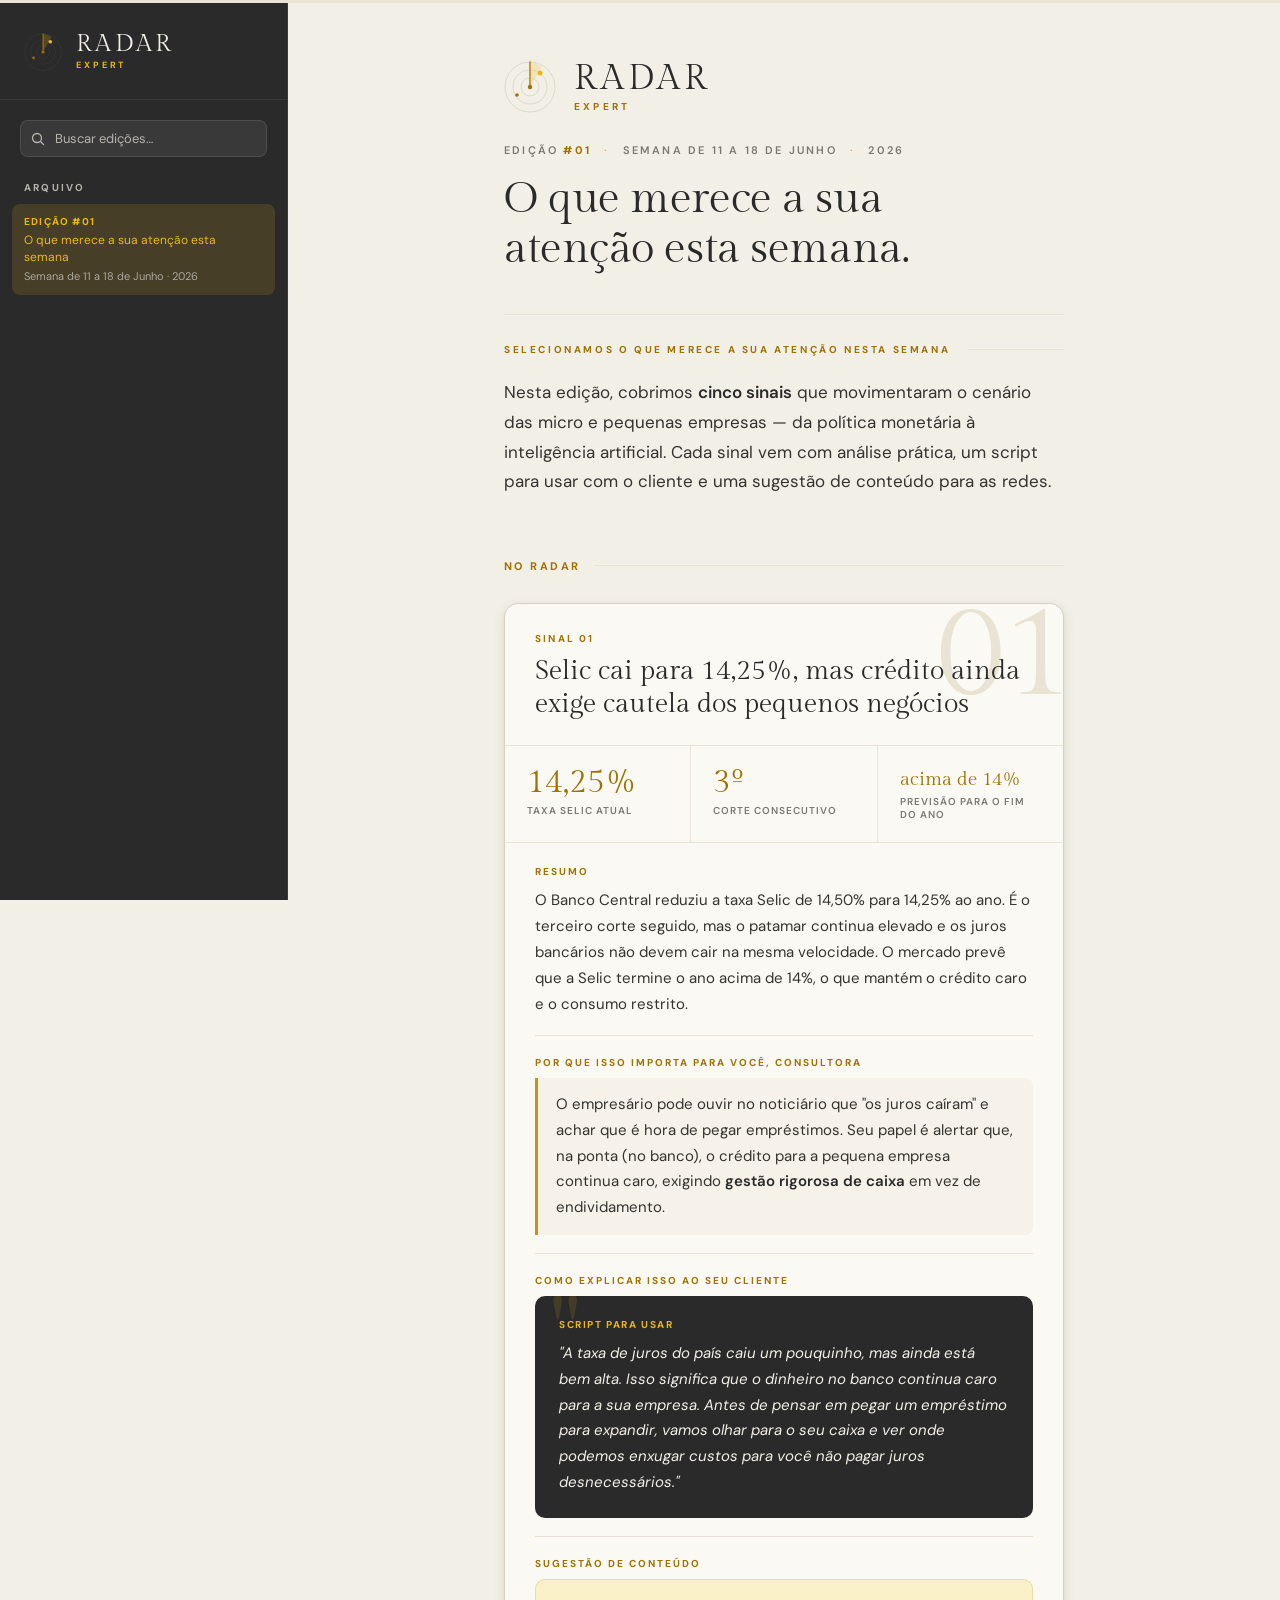
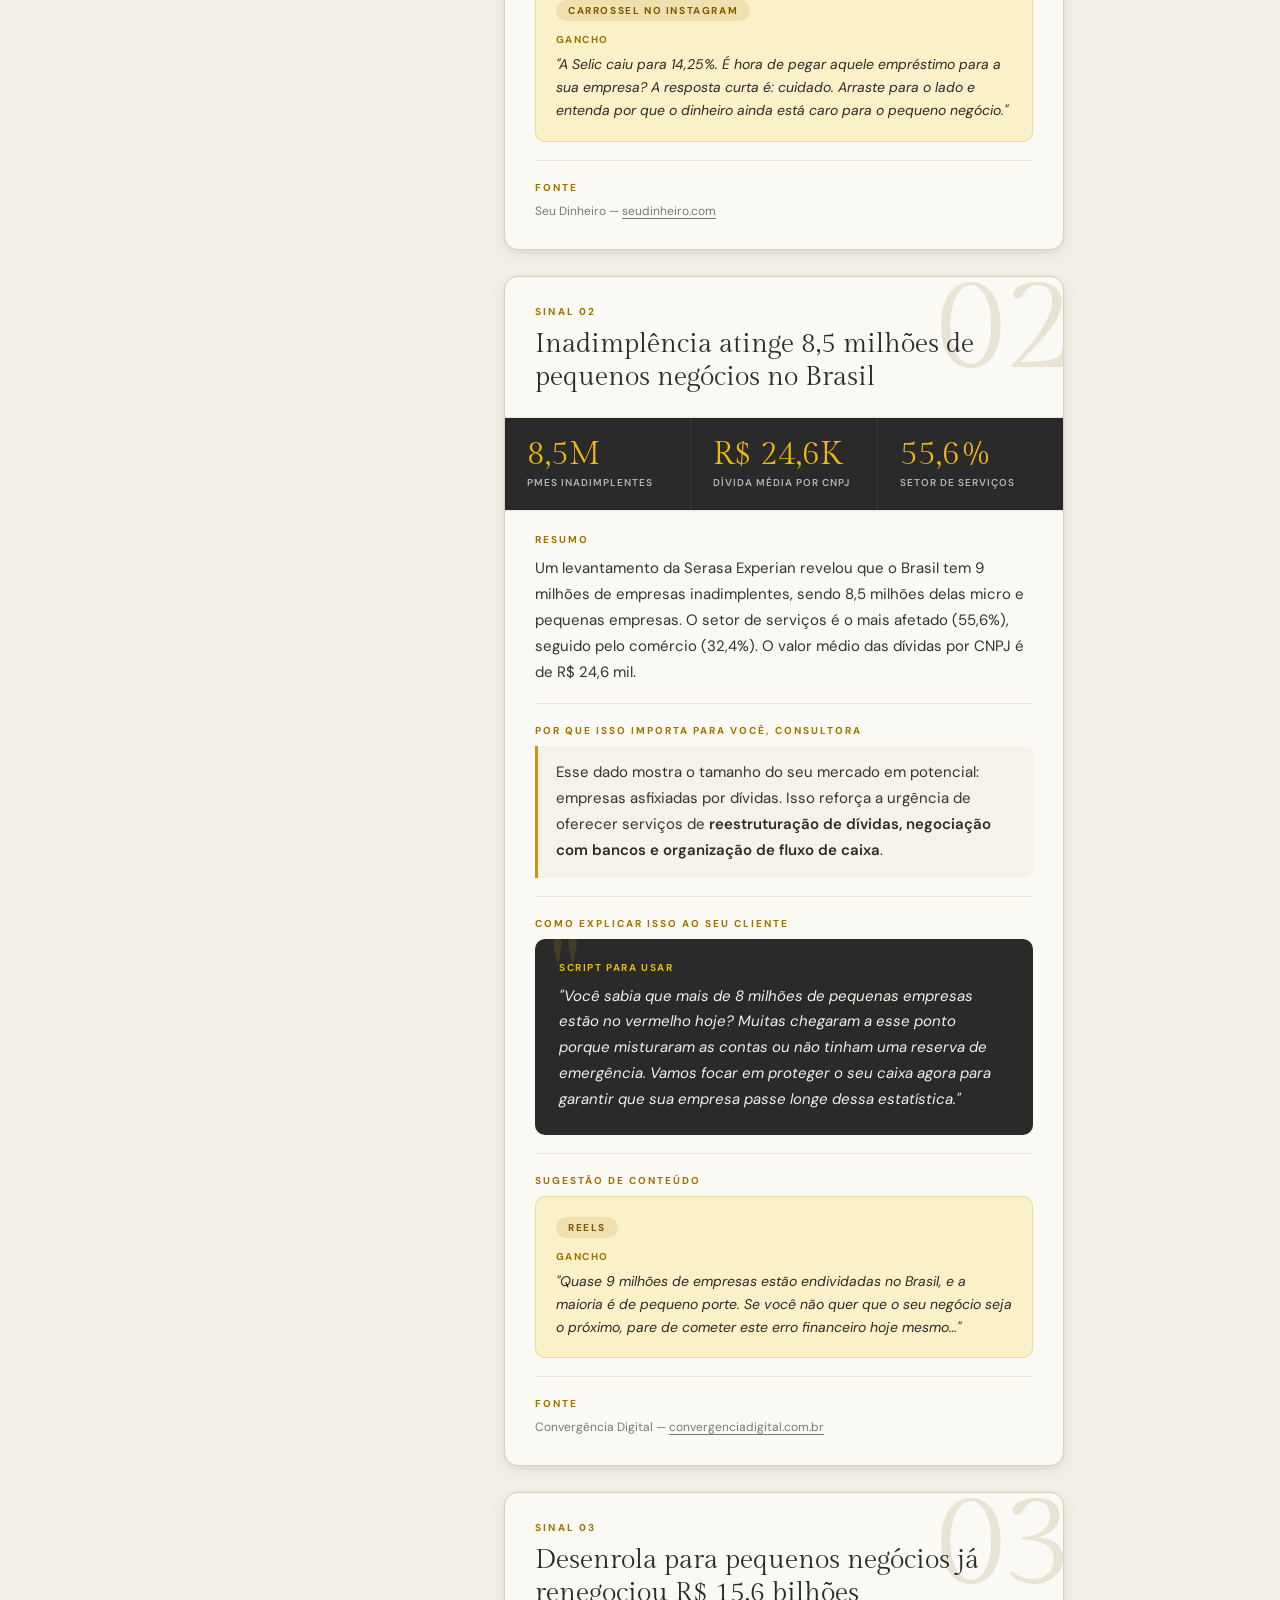
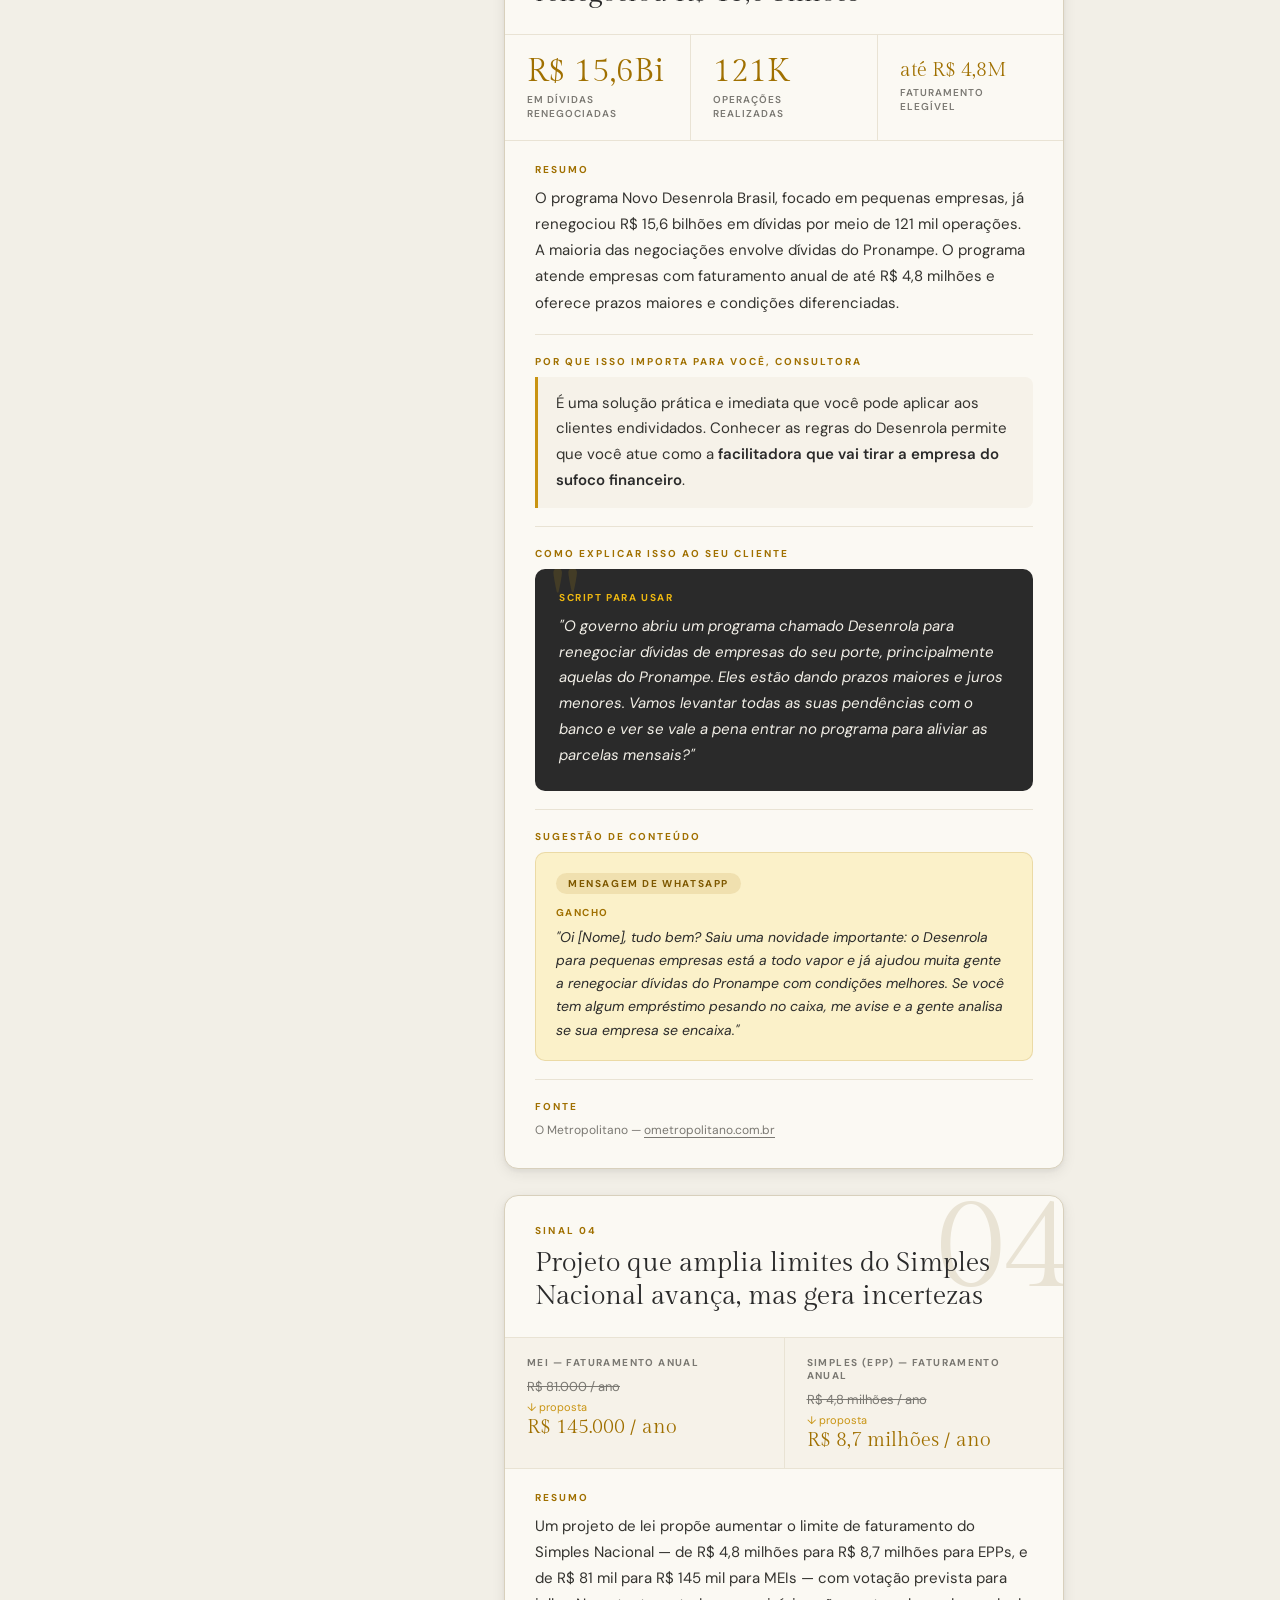
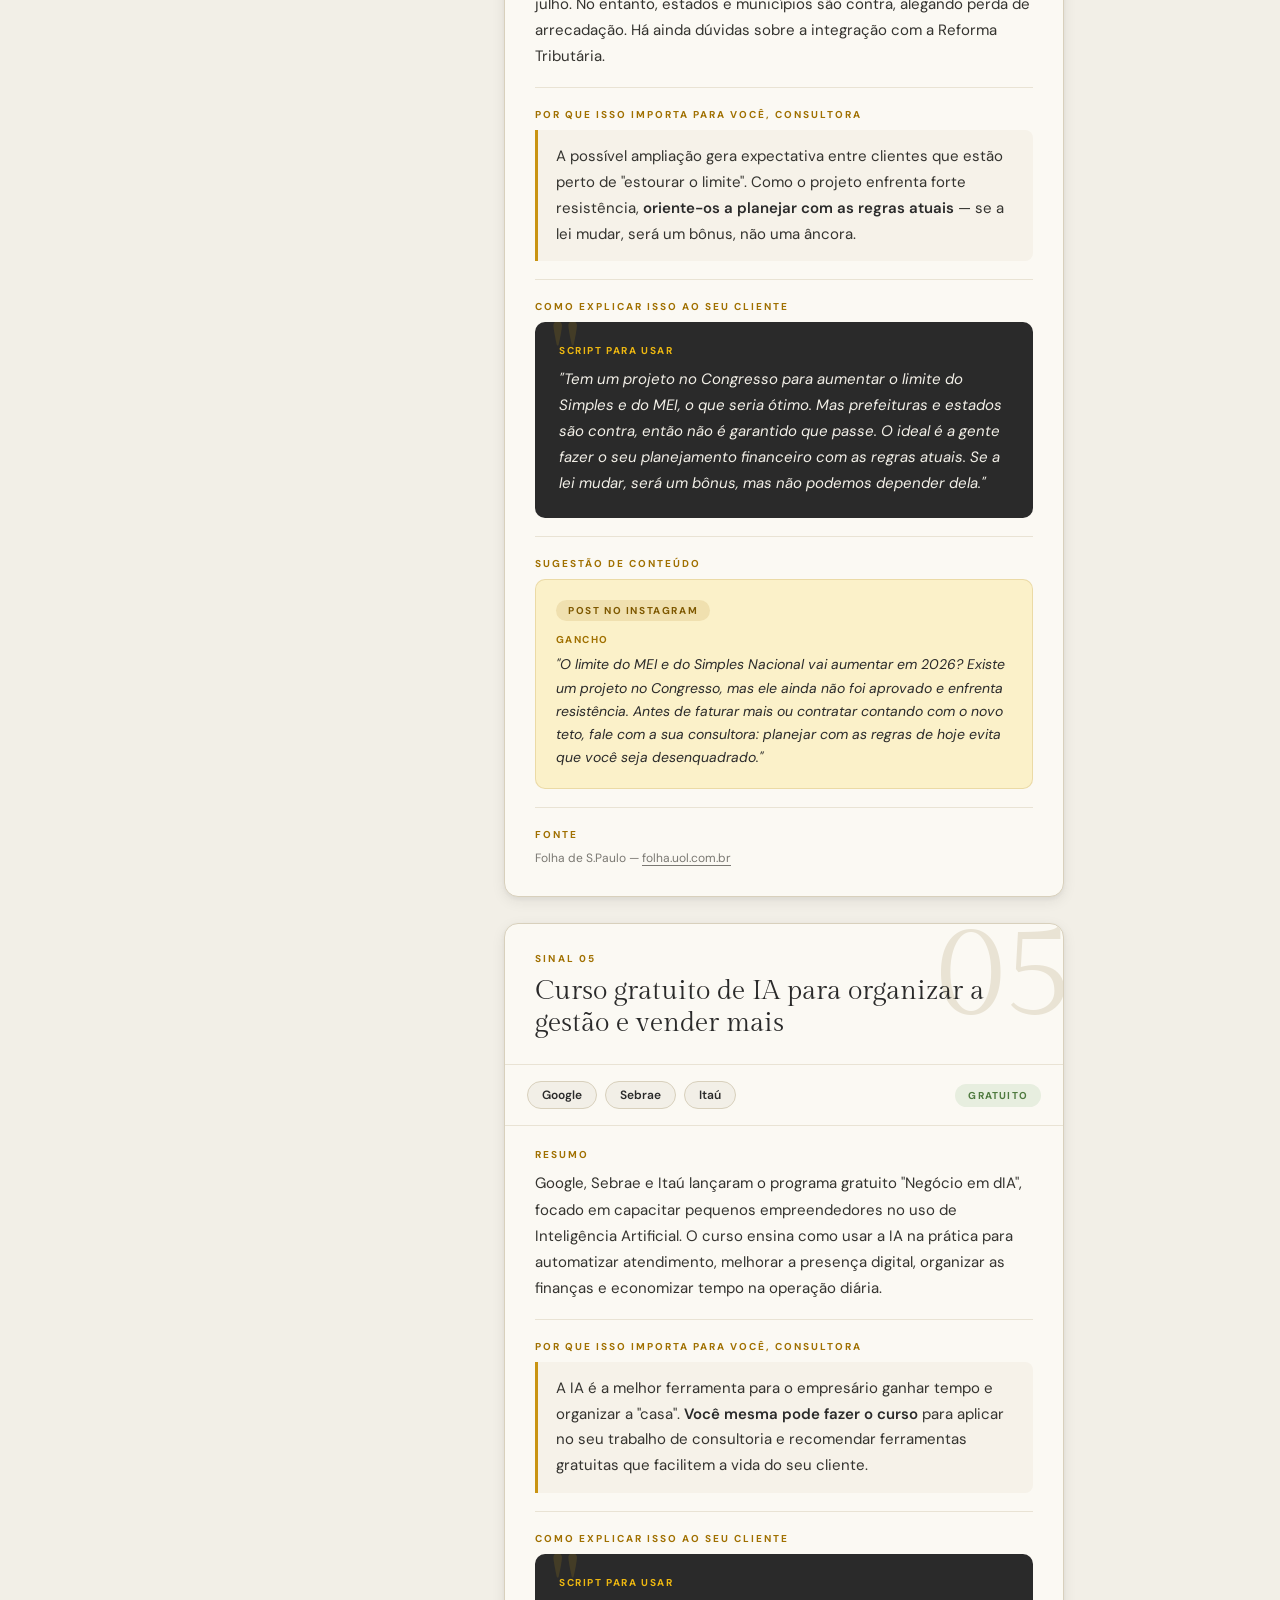
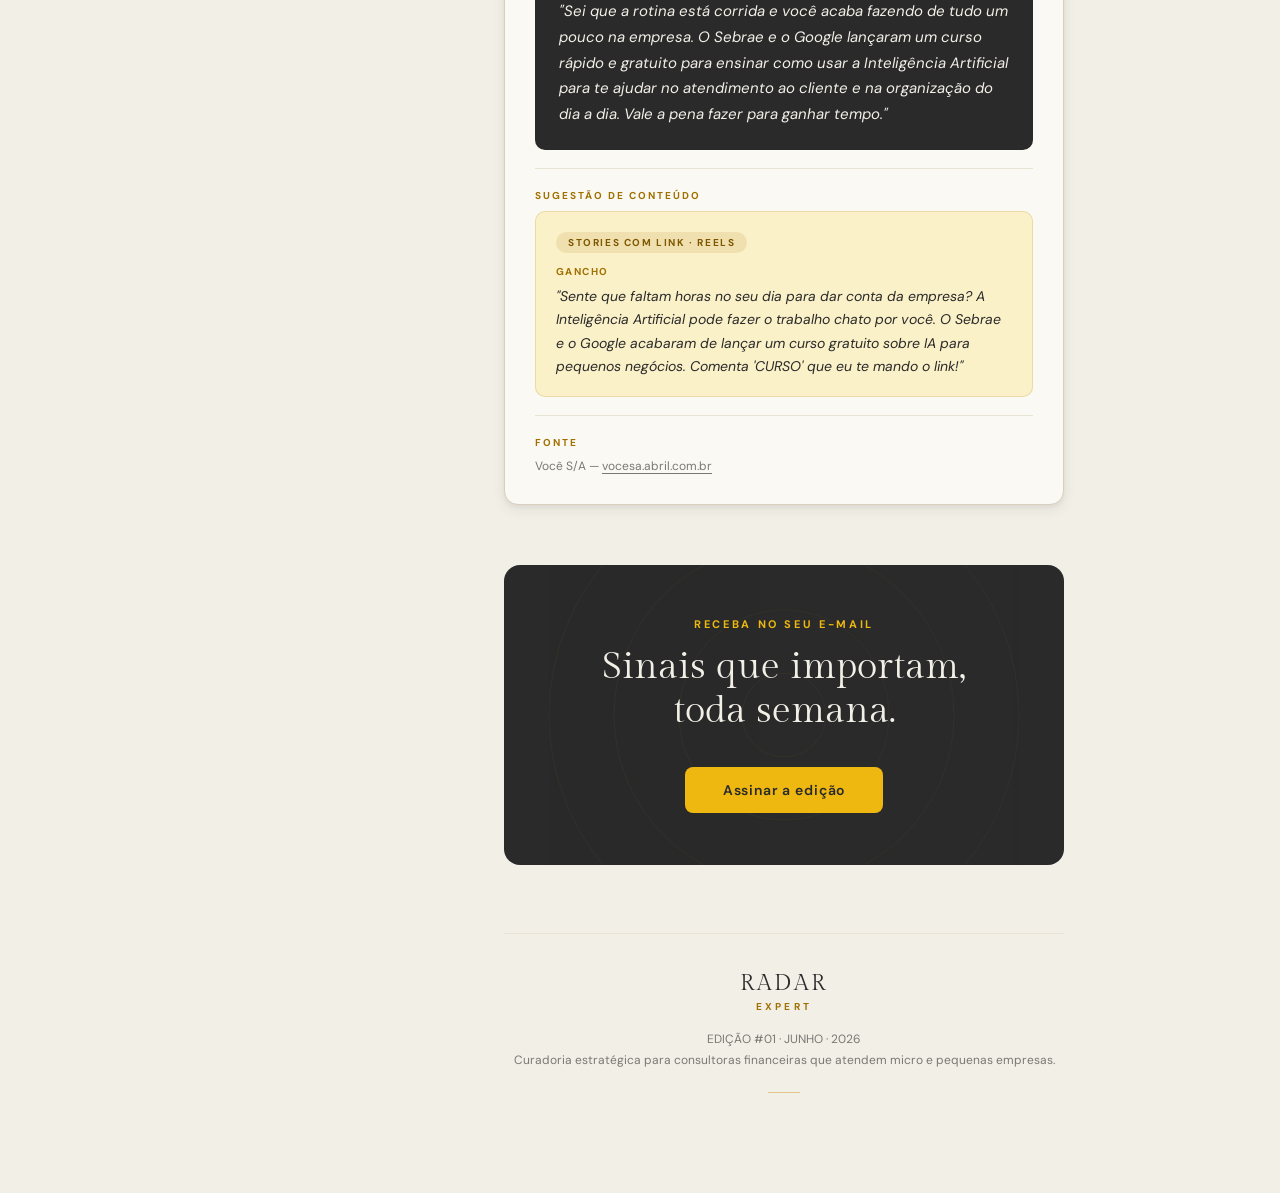
==== index.html @ 2785ade0 "Launch: Radar Expert site — edição #01" ====
<!DOCTYPE html>
<html lang="pt-BR">
<head>
  <meta charset="utf-8">
  <meta name="viewport" content="width=device-width, initial-scale=1">
  <title>Radar Expert — Curadoria semanal para consultoras financeiras</title>
  <meta name="description" content="Curadoria estratégica semanal para consultoras financeiras que atendem micro e pequenas empresas.">

  <link rel="preconnect" href="https://fonts.googleapis.com">
  <link rel="preconnect" href="https://fonts.gstatic.com" crossorigin="anonymous">
  <link href="https://fonts.googleapis.com/css2?family=Gilda+Display&family=DM+Sans:ital,opsz,wght@0,9..40,300;0,9..40,400;0,9..40,500;0,9..40,600;0,9..40,700;1,9..40,400&display=swap" rel="stylesheet">

  <link rel="stylesheet" href="_ds/tokens/fonts.css">
  <link rel="stylesheet" href="_ds/tokens/colors.css">
  <link rel="stylesheet" href="_ds/tokens/typography.css">
  <link rel="stylesheet" href="_ds/tokens/spacing.css">
  <link rel="stylesheet" href="_ds/tokens/effects.css">

  <style>
    /* ── KEYFRAMES ─────────────────────────────────────── */
    @keyframes radarSpin { to { transform: rotate(360deg); } }
    @keyframes blip1 { 0%,100% { opacity:.18; } 50% { opacity:1; } }
    @keyframes blip2 { 0%,100% { opacity:.12; } 60% { opacity:.85; } }
    @keyframes shimmer { from { background-position:-200% center; } to { background-position:200% center; } }
    @keyframes dotPulse { 0%,100% { box-shadow:0 0 0 0 rgba(238,184,17,.7); } 60% { box-shadow:0 0 0 7px rgba(238,184,17,0); } }
    @keyframes sidebarIn { from { opacity:0; transform:translateX(-16px); } to { opacity:1; transform:none; } }

    /* ── REVEAL ────────────────────────────────────────── */
    .js-reveal { opacity:0; transform:translateY(30px); transition:opacity .7s cubic-bezier(.16,1,.3,1), transform .7s cubic-bezier(.16,1,.3,1); }
    .js-reveal.is-visible { opacity:1; transform:none; }
    .js-stagger > * { opacity:0; transform:translateY(14px); transition:opacity .5s cubic-bezier(.16,1,.3,1), transform .5s cubic-bezier(.16,1,.3,1); }
    .js-stagger.is-visible > *:nth-child(1) { opacity:1; transform:none; }
    .js-stagger.is-visible > *:nth-child(2) { opacity:1; transform:none; transition-delay:.07s; }
    .js-stagger.is-visible > *:nth-child(3) { opacity:1; transform:none; transition-delay:.14s; }
    .js-stagger.is-visible > *:nth-child(4) { opacity:1; transform:none; transition-delay:.21s; }

    /* ── RESET ─────────────────────────────────────────── */
    *, *::before, *::after { box-sizing:border-box; }
    body { margin:0; background:var(--surface-page); font-family:var(--font-sans); color:var(--text-body); -webkit-font-smoothing:antialiased; }
    p, h1, h2, h3, h4, blockquote { margin:0; }
    h1, h2, h3, h4 { font-weight:400; }
    a { color:var(--text-gold); text-underline-offset:3px; transition:color .18s ease; }
    a:hover { color:var(--dourado-deep); }
    strong { color:var(--text-strong); font-weight:600; }
    button { font-family:var(--font-sans); cursor:pointer; border:none; background:none; }

    /* ── READING PROGRESS BAR ──────────────────────────── */
    #progress-bar { position:fixed; top:0; left:0; right:0; height:3px; background:var(--border-subtle); z-index:200; }
    #progress-fill {
      height:100%; width:0%;
      background:linear-gradient(90deg, var(--dourado-700), var(--dourado-400), var(--dourado-200));
      background-size:200% 100%;
      animation:shimmer 2.5s linear infinite;
      transition:width .12s linear;
    }

    /* ── LAYOUT SHELL ──────────────────────────────────── */
    .app { display:flex; min-height:100vh; }

    /* ── SIDEBAR ───────────────────────────────────────── */
    .sidebar {
      width:288px; flex:none;
      position:sticky; top:0; height:100vh; overflow-y:auto;
      background:var(--surface-inverse);
      border-right:1px solid rgba(238,184,17,.12);
      display:flex; flex-direction:column;
      padding:32px 0 40px;
      scrollbar-width:thin; scrollbar-color:rgba(238,184,17,.2) transparent;
    }
    .sidebar::-webkit-scrollbar { width:4px; }
    .sidebar::-webkit-scrollbar-thumb { background:rgba(238,184,17,.2); border-radius:4px; }

    .sb-logo { padding:0 24px 28px; border-bottom:1px solid rgba(255,255,255,.07); }
    .sb-logo-row { display:flex; align-items:center; gap:14px; }
    .sb-radar-svg { width:38px; height:38px; flex:none; }
    .sb-wordmark { font-family:var(--font-display); font-size:24px; letter-spacing:.14em; color:var(--text-on-dark); line-height:1; }
    .sb-wordmark-sub { font-size:9px; font-weight:700; letter-spacing:.32em; text-transform:uppercase; color:var(--accent-on-dark); margin-top:3px; }

    /* search */
    .sb-search { padding:20px 20px 0; }
    .sb-search-wrap { position:relative; }
    .sb-search-icon { position:absolute; left:11px; top:50%; transform:translateY(-50%); color:var(--text-on-dark-muted); pointer-events:none; }
    .sb-search-input {
      width:100%; background:rgba(255,255,255,.07); border:1px solid rgba(255,255,255,.1);
      border-radius:8px; padding:9px 12px 9px 34px;
      font-family:var(--font-sans); font-size:13px; color:var(--text-on-dark);
      outline:none; transition:border-color .18s ease, background .18s ease;
    }
    .sb-search-input::placeholder { color:var(--text-on-dark-muted); }
    .sb-search-input:focus { border-color:rgba(238,184,17,.4); background:rgba(255,255,255,.10); }

    /* archive */
    .sb-label { font-size:10px; font-weight:700; letter-spacing:.22em; text-transform:uppercase; color:var(--text-on-dark-muted); padding:24px 24px 10px; }
    .sb-list { list-style:none; margin:0; padding:0 12px; flex:1; }
    .sb-item { margin-bottom:2px; }
    .sb-item-btn {
      display:block; width:100%; text-align:left;
      padding:11px 12px; border-radius:8px;
      color:var(--text-on-dark-muted); font-size:13px; line-height:1.4;
      transition:background .18s ease, color .18s ease;
    }
    .sb-item-btn:hover { background:rgba(255,255,255,.07); color:var(--text-on-dark); }
    .sb-item-btn.is-active { background:rgba(238,184,17,.14); color:var(--dourado-400); }
    .sb-item-num { font-size:10px; font-weight:700; letter-spacing:.12em; text-transform:uppercase; color:var(--dourado-700); display:block; margin-bottom:3px; }
    .sb-item-btn.is-active .sb-item-num { color:var(--dourado-400); }
    .sb-item-title { display:block; font-size:12px; color:inherit; margin-bottom:3px; }
    .sb-item-week { display:block; font-size:11px; color:var(--text-on-dark-muted); opacity:.7; }
    .sb-item-btn.is-active .sb-item-week { opacity:.9; }

    /* no results */
    .sb-no-results { padding:12px 24px; font-size:13px; color:var(--text-on-dark-muted); display:none; }

    /* mobile toggle */
    .sidebar-toggle {
      display:none; position:fixed; top:14px; left:14px; z-index:300;
      width:40px; height:40px; border-radius:10px;
      background:var(--surface-inverse); border:1px solid rgba(238,184,17,.2);
      align-items:center; justify-content:center;
      box-shadow:var(--shadow-md);
    }
    .sidebar-toggle svg { color:var(--dourado-400); }
    .sidebar-overlay { display:none; position:fixed; inset:0; background:rgba(28,28,28,.55); z-index:150; }

    /* ── MAIN CONTENT ──────────────────────────────────── */
    .main { flex:1; min-width:0; }

    /* loading state */
    .content-loading {
      display:flex; align-items:center; justify-content:center;
      min-height:60vh; color:var(--text-muted); font-size:14px; gap:10px;
    }
    .loading-spinner { width:20px; height:20px; border:2px solid var(--border-subtle); border-top-color:var(--dourado-500); border-radius:50%; animation:radarSpin .8s linear infinite; }

    /* ── NEWSLETTER STYLES (inside .nl) ────────────────── */
    #nl-progress { position:fixed; top:0; left:0; right:0; height:3px; background:var(--border-subtle); z-index:1000; }
    #nl-progress-fill { height:100%; width:0%; background:linear-gradient(90deg, var(--dourado-700), var(--dourado-400), var(--dourado-200)); background-size:200% 100%; animation:shimmer 2.5s linear infinite; transition:width .12s linear; }

    #nl-signal-nav { position:fixed; right:28px; top:50%; transform:translateY(-50%); display:flex; flex-direction:column; align-items:center; gap:10px; z-index:100; opacity:0; pointer-events:none; transition:opacity .4s ease; }
    #nl-signal-nav.is-shown { opacity:1; pointer-events:auto; }
    .sn-dot { width:8px; height:8px; border-radius:50%; background:var(--border-strong); cursor:pointer; transition:background .22s ease, transform .22s ease; }
    .sn-dot:hover { background:var(--dourado-500); transform:scale(1.3); }
    .sn-dot.is-active { background:var(--dourado-500); transform:scale(1.4); animation:dotPulse 1.6s ease-in-out; }
    .sn-label { font-size:9px; font-weight:700; letter-spacing:.18em; text-transform:uppercase; color:var(--text-muted); margin-top:6px; white-space:nowrap; }
    @media(max-width:860px){ #nl-signal-nav { display:none; } }

    .nl { max-width:640px; margin:0 auto; padding:3px 40px 100px; }
    @media(max-width:700px){ .nl { padding:3px 24px 72px; } }
    @media(max-width:500px){ .nl { padding:3px 18px 72px; } }

    .nl-header { padding:58px 0 40px; border-bottom:1px solid var(--border-subtle); }
    .nl-logo-row { display:flex; align-items:center; gap:18px; margin-bottom:30px; }
    .nl-radar-svg { width:52px; height:52px; flex:none; }
    .nl-wordmark-main { font-family:var(--font-display); font-size:34px; letter-spacing:.14em; color:var(--text-strong); line-height:1; }
    .nl-wordmark-sub { font-size:10px; font-weight:700; letter-spacing:.32em; text-transform:uppercase; color:var(--text-gold); margin-top:4px; }
    .nl-meta { font-size:11px; font-weight:600; letter-spacing:.20em; text-transform:uppercase; color:var(--text-muted); margin-bottom:18px; }
    .nl-meta-dot { color:var(--dourado-400); margin:0 8px; }
    .nl-hero-title { font-family:var(--font-display); font-size:clamp(28px,5vw,44px); color:var(--text-strong); line-height:1.13; max-width:500px; letter-spacing:-.01em; }

    .nl-selecao { padding:28px 0 22px; display:flex; align-items:center; gap:0; }
    .nl-selecao-text { font-size:10px; font-weight:700; letter-spacing:.26em; text-transform:uppercase; color:var(--text-gold); flex:none; padding-right:18px; white-space:nowrap; }
    .nl-selecao-rule { flex:1; height:1px; background:var(--border-subtle); transform:scaleX(0); transform-origin:left; transition:transform .9s .25s cubic-bezier(.16,1,.3,1); }
    .is-visible .nl-selecao-rule { transform:scaleX(1); }
    @media(max-width:500px){ .nl-selecao-text { font-size:9px; letter-spacing:.18em; } }

    .nl-intro { font-size:17px; line-height:1.74; color:var(--text-body); }

    .nl-section-div { display:flex; align-items:center; gap:14px; margin:56px 0 30px; }
    .nl-section-div-label { font-size:11px; font-weight:700; letter-spacing:.22em; text-transform:uppercase; color:var(--text-gold); flex:none; }
    .nl-section-div-rule { flex:1; height:1px; background:var(--border-subtle); transform:scaleX(0); transform-origin:left; transition:transform .7s .2s cubic-bezier(.16,1,.3,1); }
    .is-visible .nl-section-div-rule { transform:scaleX(1); }

    .nl-signal { background:var(--surface-raised); border:1px solid var(--border-strong); border-radius:14px; overflow:hidden; margin-bottom:26px; box-shadow:var(--shadow-md); transition:transform .32s cubic-bezier(.16,1,.3,1), box-shadow .32s cubic-bezier(.16,1,.3,1); }
    .nl-signal:hover { transform:translateY(-6px); box-shadow:var(--shadow-lg); }
    .nl-signal-hd { padding:28px 30px 24px; border-bottom:1px solid var(--border-subtle); position:relative; overflow:hidden; }
    .nl-signal-bg-num { position:absolute; right:-6px; top:-14px; font-family:var(--font-display); font-size:130px; color:var(--border-subtle); line-height:1; pointer-events:none; user-select:none; letter-spacing:-.04em; }
    .nl-signal-num { font-size:10px; font-weight:700; letter-spacing:.22em; text-transform:uppercase; color:var(--text-gold); margin-bottom:10px; }
    .nl-signal-title { font-family:var(--font-display); font-size:clamp(20px,3.6vw,27px); color:var(--text-strong); line-height:1.22; position:relative; }

    .nl-stat-row { display:flex; border-bottom:1px solid var(--border-subtle); }
    .nl-stat { flex:1; padding:20px 22px; border-right:1px solid var(--border-subtle); }
    .nl-stat:last-child { border-right:none; }
    .nl-stat-num { font-family:var(--font-display); font-size:clamp(22px,4vw,32px); color:var(--text-gold); line-height:1; margin-bottom:6px; display:block; }
    .nl-stat-label { font-size:10px; font-weight:600; letter-spacing:.10em; text-transform:uppercase; color:var(--text-muted); line-height:1.35; display:block; }
    .nl-stat-row--dark { background:var(--surface-inverse); }
    .nl-stat-row--dark .nl-stat { border-right-color:rgba(255,255,255,.07); }
    .nl-stat-row--dark .nl-stat-num { color:var(--dourado-400); }
    .nl-stat-row--dark .nl-stat-label { color:var(--text-on-dark-muted); }

    .nl-compare-row { display:flex; border-bottom:1px solid var(--border-subtle); background:var(--surface-sunken); }
    .nl-compare-item { flex:1; padding:18px 22px; border-right:1px solid var(--border-subtle); }
    .nl-compare-item:last-child { border-right:none; }
    .nl-compare-label { font-size:10px; font-weight:700; letter-spacing:.14em; text-transform:uppercase; color:var(--text-muted); margin-bottom:9px; }
    .nl-compare-old { font-size:13px; color:var(--text-muted); text-decoration:line-through; margin-bottom:5px; }
    .nl-compare-arrow { font-size:11px; color:var(--dourado-500); display:block; margin-bottom:3px; }
    .nl-compare-new { font-family:var(--font-display); font-size:20px; color:var(--text-gold); line-height:1; }
    @media(max-width:500px){ .nl-compare-row { flex-direction:column; } .nl-compare-item { border-right:none; border-bottom:1px solid var(--border-subtle); } .nl-compare-item:last-child { border-bottom:none; } }

    .nl-partners-row { display:flex; align-items:center; gap:8px; padding:16px 22px; border-bottom:1px solid var(--border-subtle); flex-wrap:wrap; }
    .nl-partner-pill { font-size:12px; font-weight:600; color:var(--text-strong); background:var(--surface-page); border:1px solid var(--border-strong); border-radius:100px; padding:5px 14px; }
    .nl-free-badge { font-size:10px; font-weight:700; letter-spacing:.12em; text-transform:uppercase; color:var(--success); background:var(--success-bg); border-radius:100px; padding:5px 13px; margin-left:auto; }

    .nl-signal-bd { padding:0 30px 30px; }
    .nl-sec { padding-top:22px; }
    .nl-sec + .nl-sec { margin-top:18px; padding-top:20px; border-top:1px solid var(--border-subtle); }
    .nl-sec-label { font-size:10px; font-weight:700; letter-spacing:.20em; text-transform:uppercase; color:var(--text-gold); margin-bottom:9px; }
    .nl-sec-text { font-size:15px; line-height:1.74; color:var(--text-body); }
    @media(max-width:500px){ .nl-signal-hd { padding:22px 20px 18px; } .nl-signal-bd { padding:0 20px 26px; } .nl-signal-bg-num { font-size:90px; } }

    .nl-importa-box { background:var(--surface-sunken); border-left:3px solid var(--dourado-500); border-radius:0 8px 8px 0; padding:14px 18px; font-size:15px; line-height:1.72; color:var(--text-body); }
    .nl-quote { background:var(--surface-inverse); border-radius:10px; padding:22px 24px; position:relative; overflow:hidden; }
    .nl-quote-mark { position:absolute; top:-8px; left:16px; font-family:var(--font-display); font-size:96px; color:rgba(238,184,17,.13); line-height:1; pointer-events:none; user-select:none; }
    .nl-quote-hint { font-size:10px; font-weight:700; letter-spacing:.16em; text-transform:uppercase; color:var(--dourado-400); margin-bottom:10px; position:relative; }
    .nl-quote-text { font-size:15px; font-style:italic; line-height:1.72; color:var(--text-on-dark); position:relative; }

    .nl-sugestao { background:var(--dourado-100); border:1px solid rgba(160,112,0,.18); border-radius:10px; padding:18px 20px; }
    .nl-sugestao-format { display:inline-flex; font-size:10px; font-weight:700; letter-spacing:.16em; text-transform:uppercase; color:var(--dourado-deep); background:rgba(160,112,0,.13); border-radius:100px; padding:4px 12px; margin-bottom:12px; }
    .nl-sugestao-gancho-label { font-size:10px; font-weight:700; letter-spacing:.14em; text-transform:uppercase; color:var(--dourado-700); margin-bottom:7px; }
    .nl-sugestao-gancho { font-size:14px; line-height:1.66; color:var(--text-strong); font-style:italic; }

    .nl-source-link { font-size:12px; color:var(--text-muted); }
    .nl-source-link a { font-size:12px; color:var(--text-muted); }
    .nl-source-link a:hover { color:var(--text-gold); }

    .nl-cta { background:var(--surface-inverse); border-radius:16px; padding:52px 40px; text-align:center; position:relative; overflow:hidden; margin-top:60px; }
    .nl-cta-rings { position:absolute; top:50%; left:50%; transform:translate(-50%,-50%); pointer-events:none; opacity:.06; }
    .nl-cta-eyebrow { font-size:11px; font-weight:700; letter-spacing:.24em; text-transform:uppercase; color:var(--dourado-400); margin-bottom:14px; position:relative; }
    .nl-cta-title { font-family:var(--font-display); font-size:clamp(26px,5vw,38px); color:var(--text-on-dark); line-height:1.16; margin-bottom:34px; position:relative; }
    .nl-cta-btn { display:inline-block; background:var(--dourado-400); color:#2A2A2A; font-family:var(--font-sans); font-size:14px; font-weight:600; letter-spacing:.06em; text-decoration:none; padding:14px 38px; border-radius:8px; cursor:pointer; position:relative; transition:background .2s ease, transform .18s ease, box-shadow .2s ease; }
    .nl-cta-btn:hover { background:var(--dourado-500); color:#2A2A2A; transform:translateY(-2px); box-shadow:var(--shadow-gold); text-decoration:none; }
    .nl-cta-btn:active { transform:scale(.97); box-shadow:none; }
    @media(max-width:500px){ .nl-cta { padding:36px 24px; } }

    .nl-footer { margin-top:68px; padding-top:36px; border-top:1px solid var(--border-subtle); text-align:center; }
    .nl-footer-wordmark { font-family:var(--font-display); font-size:22px; letter-spacing:.14em; color:var(--text-strong); }
    .nl-footer-sub { font-size:10px; font-weight:700; letter-spacing:.32em; text-transform:uppercase; color:var(--text-gold); margin-top:4px; }
    .nl-footer-text { font-size:12px; color:var(--text-muted); margin-top:16px; line-height:1.72; }
    .nl-footer-rule { width:32px; height:1px; background:var(--dourado-500); margin:22px auto 0; opacity:.44; }

    /* ── MOBILE ────────────────────────────────────────── */
    @media(max-width:768px) {
      .sidebar {
        position:fixed; left:0; top:0; bottom:0; z-index:160;
        transform:translateX(-100%); transition:transform .3s cubic-bezier(.16,1,.3,1);
        box-shadow:var(--shadow-xl);
      }
      .sidebar.is-open { transform:none; }
      .sidebar-toggle { display:flex; }
      .sidebar-overlay.is-shown { display:block; }
      .main { padding-top:60px; }
    }
  </style>
</head>
<body>

<div id="progress-bar"><div id="progress-fill"></div></div>

<!-- Mobile sidebar toggle -->
<button class="sidebar-toggle" id="sidebar-toggle" aria-label="Abrir arquivo">
  <svg width="18" height="18" viewBox="0 0 18 18" fill="none">
    <rect x="2" y="4" width="14" height="1.5" rx=".75" fill="currentColor"/>
    <rect x="2" y="8.25" width="14" height="1.5" rx=".75" fill="currentColor"/>
    <rect x="2" y="12.5" width="14" height="1.5" rx=".75" fill="currentColor"/>
  </svg>
</button>
<div class="sidebar-overlay" id="sidebar-overlay"></div>

<div class="app">

  <!-- ══ SIDEBAR ══ -->
  <aside class="sidebar" id="sidebar">
    <div class="sb-logo">
      <div class="sb-logo-row">
        <svg class="sb-radar-svg" viewBox="0 0 52 52" fill="none" xmlns="http://www.w3.org/2000/svg" aria-hidden="true">
          <circle cx="26" cy="26" r="25" stroke="#3A3A3A" stroke-width=".75"/>
          <circle cx="26" cy="26" r="17" stroke="#3A3A3A" stroke-width=".75"/>
          <circle cx="26" cy="26" r="9"  stroke="#3A3A3A" stroke-width=".75"/>
          <g style="transform-origin:26px 26px; animation:radarSpin 4.5s linear infinite;">
            <line x1="26" y1="26" x2="26" y2="1" stroke="#A07000" stroke-width="1.6" stroke-linecap="round" opacity=".85"/>
            <path d="M26 26 L26 1 A25 25 0 0 1 37.8 5.5 Z" fill="#EEB811" opacity=".22"/>
          </g>
          <circle cx="36" cy="12" r="2.5" fill="#EEB811" style="animation:blip1 2.4s ease-in-out infinite;"/>
          <circle cx="13" cy="34" r="1.8" fill="#A07000" style="animation:blip2 3.4s ease-in-out infinite;"/>
          <circle cx="26" cy="26" r="2.2" fill="#A07000"/>
        </svg>
        <div>
          <div class="sb-wordmark">RADAR</div>
          <div class="sb-wordmark-sub">Expert</div>
        </div>
      </div>
    </div>

    <div class="sb-search">
      <div class="sb-search-wrap">
        <svg class="sb-search-icon" width="14" height="14" viewBox="0 0 14 14" fill="none">
          <circle cx="6" cy="6" r="4.5" stroke="currentColor" stroke-width="1.3"/>
          <line x1="9.5" y1="9.5" x2="12.5" y2="12.5" stroke="currentColor" stroke-width="1.3" stroke-linecap="round"/>
        </svg>
        <input type="search" class="sb-search-input" id="search-input" placeholder="Buscar edições…" autocomplete="off">
      </div>
    </div>

    <div class="sb-label">Arquivo</div>
    <ul class="sb-list" id="archive-list" role="list"></ul>
    <p class="sb-no-results" id="no-results">Nenhuma edição encontrada.</p>
  </aside>

  <!-- ══ MAIN ══ -->
  <main class="main" id="main-content">
    <div class="content-loading" id="content-loading">
      <div class="loading-spinner"></div>
      Carregando edição…
    </div>
    <div id="nl-signal-nav" aria-label="Sinais desta edição"></div>
    <div class="nl" id="nl-content" style="display:none;"></div>
  </main>

</div>

<script>
(function() {
  let editions = [];
  let currentId = null;

  // ── Mobile sidebar ──────────────────────────────────────
  const sidebar   = document.getElementById('sidebar');
  const overlay   = document.getElementById('sidebar-overlay');
  const toggleBtn = document.getElementById('sidebar-toggle');

  toggleBtn.addEventListener('click', () => {
    sidebar.classList.toggle('is-open');
    overlay.classList.toggle('is-shown');
  });
  overlay.addEventListener('click', () => {
    sidebar.classList.remove('is-open');
    overlay.classList.remove('is-shown');
  });

  // ── Progress bar ────────────────────────────────────────
  const fill = document.getElementById('progress-fill');
  window.addEventListener('scroll', () => {
    const scrollTop = window.scrollY;
    const docH = Math.max(1, document.documentElement.scrollHeight - window.innerHeight);
    fill.style.width = Math.min(100, (scrollTop / docH) * 100) + '%';
  }, { passive: true });

  // ── Load editions manifest ──────────────────────────────
  fetch('editions.json')
    .then(r => r.json())
    .then(data => {
      editions = data.sort((a, b) => new Date(b.data_iso) - new Date(a.data_iso));
      renderArchive(editions);
      // Load latest (first in sorted list)
      if (editions.length) loadEdition(editions[0]);
    })
    .catch(() => {
      document.getElementById('content-loading').innerHTML =
        '<span style="color:var(--danger)">Erro ao carregar edições.</span>';
    });

  // ── Render sidebar archive ──────────────────────────────
  function renderArchive(list) {
    const ul = document.getElementById('archive-list');
    const noResults = document.getElementById('no-results');
    ul.innerHTML = '';

    if (!list.length) {
      noResults.style.display = 'block';
      return;
    }
    noResults.style.display = 'none';

    list.forEach(ed => {
      const li = document.createElement('li');
      li.className = 'sb-item';
      const btn = document.createElement('button');
      btn.className = 'sb-item-btn' + (ed.id === currentId ? ' is-active' : '');
      btn.dataset.id = ed.id;
      btn.innerHTML = `
        <span class="sb-item-num">Edição ${ed.numero}</span>
        <span class="sb-item-title">${ed.titulo}</span>
        <span class="sb-item-week">Semana de ${ed.semana} · ${ed.ano}</span>
      `;
      btn.addEventListener('click', () => {
        loadEdition(ed);
        // Close on mobile
        sidebar.classList.remove('is-open');
        overlay.classList.remove('is-shown');
      });
      li.appendChild(btn);
      ul.appendChild(li);
    });
  }

  // ── Load edition content ────────────────────────────────
  function loadEdition(ed) {
    if (currentId === ed.id) return;
    currentId = ed.id;

    // Update active state
    document.querySelectorAll('.sb-item-btn').forEach(b => {
      b.classList.toggle('is-active', b.dataset.id === ed.id);
    });

    const nlContent = document.getElementById('nl-content');
    const loading   = document.getElementById('content-loading');
    const signalNav = document.getElementById('nl-signal-nav');

    nlContent.style.display = 'none';
    loading.style.display   = 'flex';
    signalNav.innerHTML     = '';
    signalNav.classList.remove('is-shown');

    window.scrollTo({ top: 0, behavior: 'smooth' });

    fetch(ed.arquivo)
      .then(r => r.text())
      .then(html => {
        nlContent.innerHTML = html;
        loading.style.display = 'none';
        nlContent.style.display = 'block';

        // Update page title
        document.title = `Edição ${ed.numero} — ${ed.titulo} · Radar Expert`;

        // Re-run animations
        initReveal(nlContent);
        initCounters(nlContent);
        initSignalNav(nlContent, signalNav);
      })
      .catch(() => {
        loading.innerHTML = '<span style="color:var(--danger)">Erro ao carregar esta edição.</span>';
      });
  }

  // ── Scroll reveal ───────────────────────────────────────
  function initReveal(root) {
    const els = root.querySelectorAll('.js-reveal, .js-stagger');
    if (!els.length) return;
    const obs = new IntersectionObserver((entries) => {
      entries.forEach(e => {
        if (e.isIntersecting) { e.target.classList.add('is-visible'); obs.unobserve(e.target); }
      });
    }, { threshold: 0.06, rootMargin: '0px 0px -44px 0px' });
    els.forEach(el => obs.observe(el));
  }

  // ── Animated counters ───────────────────────────────────
  function initCounters(root) {
    const counters = root.querySelectorAll('[data-count]');
    if (!counters.length) return;
    const obs = new IntersectionObserver((entries) => {
      entries.forEach(e => {
        if (!e.isIntersecting) return;
        const el = e.target;
        const target = parseFloat(el.dataset.count);
        const decs   = parseInt(el.dataset.decimals || '0');
        const prefix = el.dataset.prefix || '';
        const suffix = el.dataset.suffix || '';
        const dur = 1400;
        const t0  = performance.now();
        const ease = t => 1 - Math.pow(1 - t, 3);
        const run = now => {
          const p = Math.min(1, (now - t0) / dur);
          el.textContent = prefix + (target * ease(p)).toFixed(decs).replace('.', ',') + suffix;
          if (p < 1) requestAnimationFrame(run);
        };
        requestAnimationFrame(run);
        obs.unobserve(el);
      });
    }, { threshold: 0.5 });
    counters.forEach(el => obs.observe(el));
  }

  // ── Signal navigation dots ──────────────────────────────
  function initSignalNav(root, nav) {
    const signals = root.querySelectorAll('.nl-signal');
    if (!signals.length) return;

    nav.innerHTML = '';
    signals.forEach((sig, i) => {
      const dot = document.createElement('div');
      dot.className = 'sn-dot';
      dot.title = sig.querySelector('.nl-signal-title')?.textContent || '';
      dot.addEventListener('click', () => {
        window.scrollTo({ top: sig.getBoundingClientRect().top + window.scrollY - 80, behavior: 'smooth' });
      });
      nav.appendChild(dot);
    });

    const label = document.createElement('div');
    label.className = 'sn-label';
    label.innerHTML = 'SINAL <span id="sn-current">01</span>/' + String(signals.length).padStart(2,'0');
    nav.appendChild(label);

    const header = root.querySelector('.nl-header');
    if (header) {
      new IntersectionObserver(([e]) => nav.classList.toggle('is-shown', !e.isIntersecting), { threshold: 0 }).observe(header);
    }

    const dots = nav.querySelectorAll('.sn-dot');
    const currentLabel = nav.querySelector('#sn-current');
    new IntersectionObserver((entries) => {
      entries.forEach(e => {
        if (e.isIntersecting) {
          const idx = Array.from(signals).indexOf(e.target);
          dots.forEach((d, i) => d.classList.toggle('is-active', i === idx));
          if (currentLabel) currentLabel.textContent = String(idx + 1).padStart(2, '0');
        }
      });
    }, { threshold: 0.28, rootMargin: '-5% 0px -55% 0px' }).apply =
      (() => { signals.forEach(sig => new IntersectionObserver((entries) => {
        entries.forEach(e => {
          if (e.isIntersecting) {
            const idx = Array.from(signals).indexOf(e.target);
            dots.forEach((d, i) => d.classList.toggle('is-active', i === idx));
            if (currentLabel) currentLabel.textContent = String(idx + 1).padStart(2, '0');
          }
        });
      }, { threshold: 0.28, rootMargin: '-5% 0px -55% 0px' }).observe(sig)); })();
  }

  // ── Search ──────────────────────────────────────────────
  document.getElementById('search-input').addEventListener('input', function() {
    const q = this.value.toLowerCase().trim();
    if (!q) { renderArchive(editions); return; }
    const filtered = editions.filter(ed =>
      ed.titulo.toLowerCase().includes(q) ||
      ed.semana.toLowerCase().includes(q) ||
      (ed.sinais || []).some(s => s.toLowerCase().includes(q))
    );
    renderArchive(filtered);
  });

})();
</script>

</body>
</html>
---- _ds/tokens/fonts.css ----
/* RADAR EXPERT — Webfonts
   Gilda Display: editorial serif used for the RADAR wordmark, display headings, big quotes.
   DM Sans: sans-serif used for EXPERT lockup, UI text, body, labels.
   Both are the genuine brand fonts (available on Google Fonts) — no substitution. */

@import url('https://fonts.googleapis.com/css2?family=Gilda+Display&family=DM+Sans:ital,opsz,wght@0,9..40,400;0,9..40,500;0,9..40,600;0,9..40,700;1,9..40,400&family=IBM+Plex+Mono:wght@400;500&display=swap');
---- _ds/tokens/colors.css ----
/* RADAR EXPERT — Color tokens
   Palette: warm cream paper, charcoal ink ("chumbo"), gold accent ("dourado").
   An editorial, print-leaning palette — restrained, warm, with gold reserved for emphasis. */

:root {
  /* ---- Base ramps ---------------------------------------------------- */

  /* Creme — warm paper neutrals (light surfaces) */
  --creme-50:  #FBF9F3;   /* lightest — raised cards on cream */
  --creme-100: #F6F2E9;
  --creme-200: #F2EFE7;   /* brand cream — default page background */
  --creme-300: #E9E3D4;   /* hairline borders, dividers on cream */
  --creme-400: #D8D0BC;   /* stronger borders, muted fills */

  /* Chumbo — charcoal ink (dark surfaces & text) */
  --chumbo-900: #1C1C1C;  /* deepest — overlay scrims */
  --chumbo-800: #232323;
  --chumbo-700: #2A2A2A;  /* brand charcoal — dark surfaces, primary ink */
  --chumbo-600: #3A3A3A;  /* raised dark surface, borders on dark */
  --chumbo-500: #555452;  /* secondary ink on cream */
  --chumbo-400: #7A7872;  /* muted / caption ink on cream */
  --chumbo-300: #A8A59C;  /* faint ink, placeholders */

  /* Dourado — gold accent ramp */
  --dourado-deep:  #7E5800;  /* gold pressed / deep text-gold on cream */
  --dourado-700:   #A07000;  /* brand gold on cream — links, EXPERT lockup, accents */
  --dourado-500:   #C99412;  /* mid gold */
  --dourado-400:   #EEB811;  /* bright gold — gold on dark surfaces */
  --dourado-200:   #F6E27A;  /* light gold — radar sweep, soft highlights */
  --dourado-100:   #FBF1C9;  /* gold tint fill on cream (badges) */

  /* ---- Semantic: surfaces ------------------------------------------- */
  --surface-page:        var(--creme-200);   /* default app/page background */
  --surface-raised:      var(--creme-50);    /* cards, panels on cream */
  --surface-sunken:      var(--creme-100);   /* wells, code, insets */
  --surface-inverse:     var(--chumbo-700);  /* dark sections, footer, dark cards */
  --surface-inverse-raised: var(--chumbo-600);
  --surface-overlay:     rgba(28, 28, 28, 0.55); /* modal scrim */

  /* ---- Semantic: text ----------------------------------------------- */
  --text-strong:    var(--chumbo-700);   /* headings, primary copy */
  --text-body:      #34332F;             /* running body copy on cream */
  --text-muted:     var(--chumbo-400);   /* captions, metadata */
  --text-faint:     var(--chumbo-300);   /* placeholders, disabled */
  --text-gold:      var(--dourado-700);  /* accent text, links, eyebrows */
  --text-on-dark:        #F2EFE7;        /* primary copy on charcoal */
  --text-on-dark-muted:  #B7B4AC;        /* secondary copy on charcoal */
  --text-on-gold:        #2A2A2A;        /* copy on a gold fill */

  /* ---- Semantic: lines & accents ------------------------------------ */
  --border-subtle:  var(--creme-300);    /* hairlines, dividers on cream */
  --border-strong:  var(--creme-400);    /* input borders, card outlines */
  --border-on-dark: rgba(238, 184, 17, 0.28);
  --accent:         var(--dourado-700);  /* primary accent on cream */
  --accent-on-dark: var(--dourado-400);  /* primary accent on charcoal */
  --focus-ring:     rgba(160, 112, 0, 0.45);

  /* ---- Status (warm-leaning, used sparingly) ------------------------ */
  --success:   #4F7A3F;
  --success-bg:#E7EEDF;
  --warning:   #B6791C;
  --warning-bg:#F8ECCF;
  --danger:    #A6432F;
  --danger-bg: #F3E0D9;
  --info:      var(--dourado-700);
  --info-bg:   var(--dourado-100);
}
---- _ds/tokens/typography.css ----
/* RADAR EXPERT — Typography tokens
   Display: Gilda Display (high-contrast editorial serif) — wide tracking, used for the
   wordmark, hero/section titles, and pull quotes.
   Text/UI: DM Sans — body copy, labels, buttons, metadata. EXPERT-style labels use
   wide uppercase tracking. */

:root {
  /* ---- Families ----------------------------------------------------- */
  --font-display: 'Gilda Display', 'Times New Roman', Georgia, serif;
  --font-sans:    'DM Sans', -apple-system, BlinkMacSystemFont, 'Segoe UI', sans-serif;
  --font-mono:    'IBM Plex Mono', ui-monospace, 'SF Mono', Menlo, monospace;

  /* ---- Type scale (1.250 major-third, 16px base) -------------------- */
  --text-2xs:  11px;
  --text-xs:   12px;
  --text-sm:   14px;
  --text-base: 16px;
  --text-md:   18px;
  --text-lg:   20px;
  --text-xl:   25px;
  --text-2xl:  31px;
  --text-3xl:  39px;
  --text-4xl:  49px;
  --text-5xl:  61px;
  --text-6xl:  76px;

  /* ---- Weights (DM Sans) -------------------------------------------- */
  --weight-regular:  400;
  --weight-medium:   500;
  --weight-semibold: 600;
  --weight-bold:     700;

  /* ---- Line heights ------------------------------------------------- */
  --leading-tight:   1.08;   /* display headings */
  --leading-snug:    1.25;   /* subheads */
  --leading-normal:  1.4;    /* UI text */
  --leading-relaxed: 1.65;   /* long-form body */

  /* ---- Letter spacing ----------------------------------------------- */
  --tracking-tight:   -0.01em;
  --tracking-normal:  0;
  --tracking-wide:    0.04em;
  --tracking-wider:   0.12em;   /* eyebrows / small caps labels */
  --tracking-widest:  0.30em;   /* EXPERT-style lockup labels */

  /* ---- Semantic roles ----------------------------------------------- */
  --type-display:   var(--weight-regular) var(--text-6xl)/var(--leading-tight) var(--font-display);
  --type-h1:        var(--weight-regular) var(--text-4xl)/var(--leading-tight) var(--font-display);
  --type-h2:        var(--weight-regular) var(--text-3xl)/var(--leading-snug) var(--font-display);
  --type-h3:        var(--weight-semibold) var(--text-xl)/var(--leading-snug) var(--font-sans);
  --type-body:      var(--weight-regular) var(--text-base)/var(--leading-relaxed) var(--font-sans);
  --type-body-lg:   var(--weight-regular) var(--text-md)/var(--leading-relaxed) var(--font-sans);
  --type-label:     var(--weight-medium) var(--text-sm)/var(--leading-normal) var(--font-sans);
  --type-caption:   var(--weight-regular) var(--text-xs)/var(--leading-normal) var(--font-sans);
}
---- _ds/tokens/spacing.css ----
/* RADAR EXPERT — Spacing & layout tokens
   8px base rhythm with a few sub-steps for tight UI. Generous editorial whitespace. */

:root {
  /* ---- Spacing scale (8px base) ------------------------------------- */
  --space-0:   0;
  --space-1:   4px;
  --space-2:   8px;
  --space-3:   12px;
  --space-4:   16px;
  --space-5:   24px;
  --space-6:   32px;
  --space-7:   48px;
  --space-8:   64px;
  --space-9:   96px;
  --space-10:  128px;

  /* ---- Radii — soft, restrained (editorial, not bubbly) ------------- */
  --radius-xs:   2px;
  --radius-sm:   4px;
  --radius-md:   8px;
  --radius-lg:   12px;
  --radius-xl:   18px;
  --radius-pill: 999px;
  --radius-circle: 50%;

  /* ---- Layout ------------------------------------------------------- */
  --container-sm:  640px;    /* reading measure */
  --container-md:  860px;    /* article column */
  --container-lg:  1080px;
  --container-xl:  1280px;   /* marketing / app shell */
  --gutter:        24px;
  --measure:       68ch;     /* optimal body line length */
}
---- _ds/tokens/effects.css ----
/* RADAR EXPERT — Effects: shadows, borders, gradients, motion
   Shadows are soft and warm-tinted (cast on cream paper), never harsh black.
   Gold gradients echo the radar-sweep motif. */

:root {
  /* ---- Elevation (warm, low-contrast on cream) ---------------------- */
  --shadow-xs:  0 1px 2px rgba(42, 42, 42, 0.05);
  --shadow-sm:  0 1px 3px rgba(42, 42, 42, 0.07), 0 1px 2px rgba(42, 42, 42, 0.05);
  --shadow-md:  0 4px 14px rgba(42, 42, 42, 0.08), 0 2px 4px rgba(42, 42, 42, 0.05);
  --shadow-lg:  0 14px 40px rgba(42, 42, 42, 0.12), 0 4px 10px rgba(42, 42, 42, 0.06);
  --shadow-xl:  0 28px 70px rgba(42, 42, 42, 0.16);
  --shadow-gold: 0 6px 22px rgba(160, 112, 0, 0.20);

  /* ---- Borders ------------------------------------------------------ */
  --border-width: 1px;
  --border-hairline: 1px solid var(--border-subtle);
  --border-card: 1px solid var(--border-strong);

  /* ---- Radar-sweep gradients (signature motif) ---------------------- */
  --sweep-on-cream: linear-gradient(135deg, rgba(160,112,0,0) 0%, rgba(238,184,17,0.30) 60%, rgba(246,226,122,0.95) 100%); /* @kind other */
  --sweep-on-dark:  linear-gradient(135deg, rgba(238,184,17,0) 0%, rgba(238,184,17,0.32) 55%, rgba(246,226,122,1) 100%); /* @kind other */
  --gold-gradient:  linear-gradient(135deg, #EEB811 0%, #A07000 100%); /* @kind other */

  /* ---- Motion ------------------------------------------------------- */
  --ease-out:    cubic-bezier(0.16, 1, 0.3, 1); /* @kind other */  /* settle — UI entrances */
  --ease-in-out: cubic-bezier(0.65, 0, 0.35, 1); /* @kind other */
  --ease-standard: cubic-bezier(0.4, 0, 0.2, 1); /* @kind other */
  --dur-fast:    120ms; /* @kind other */
  --dur-base:    220ms; /* @kind other */
  --dur-slow:    420ms; /* @kind other */
  --sweep-spin:  4s; /* @kind other */   /* radar sweep rotation period */
}
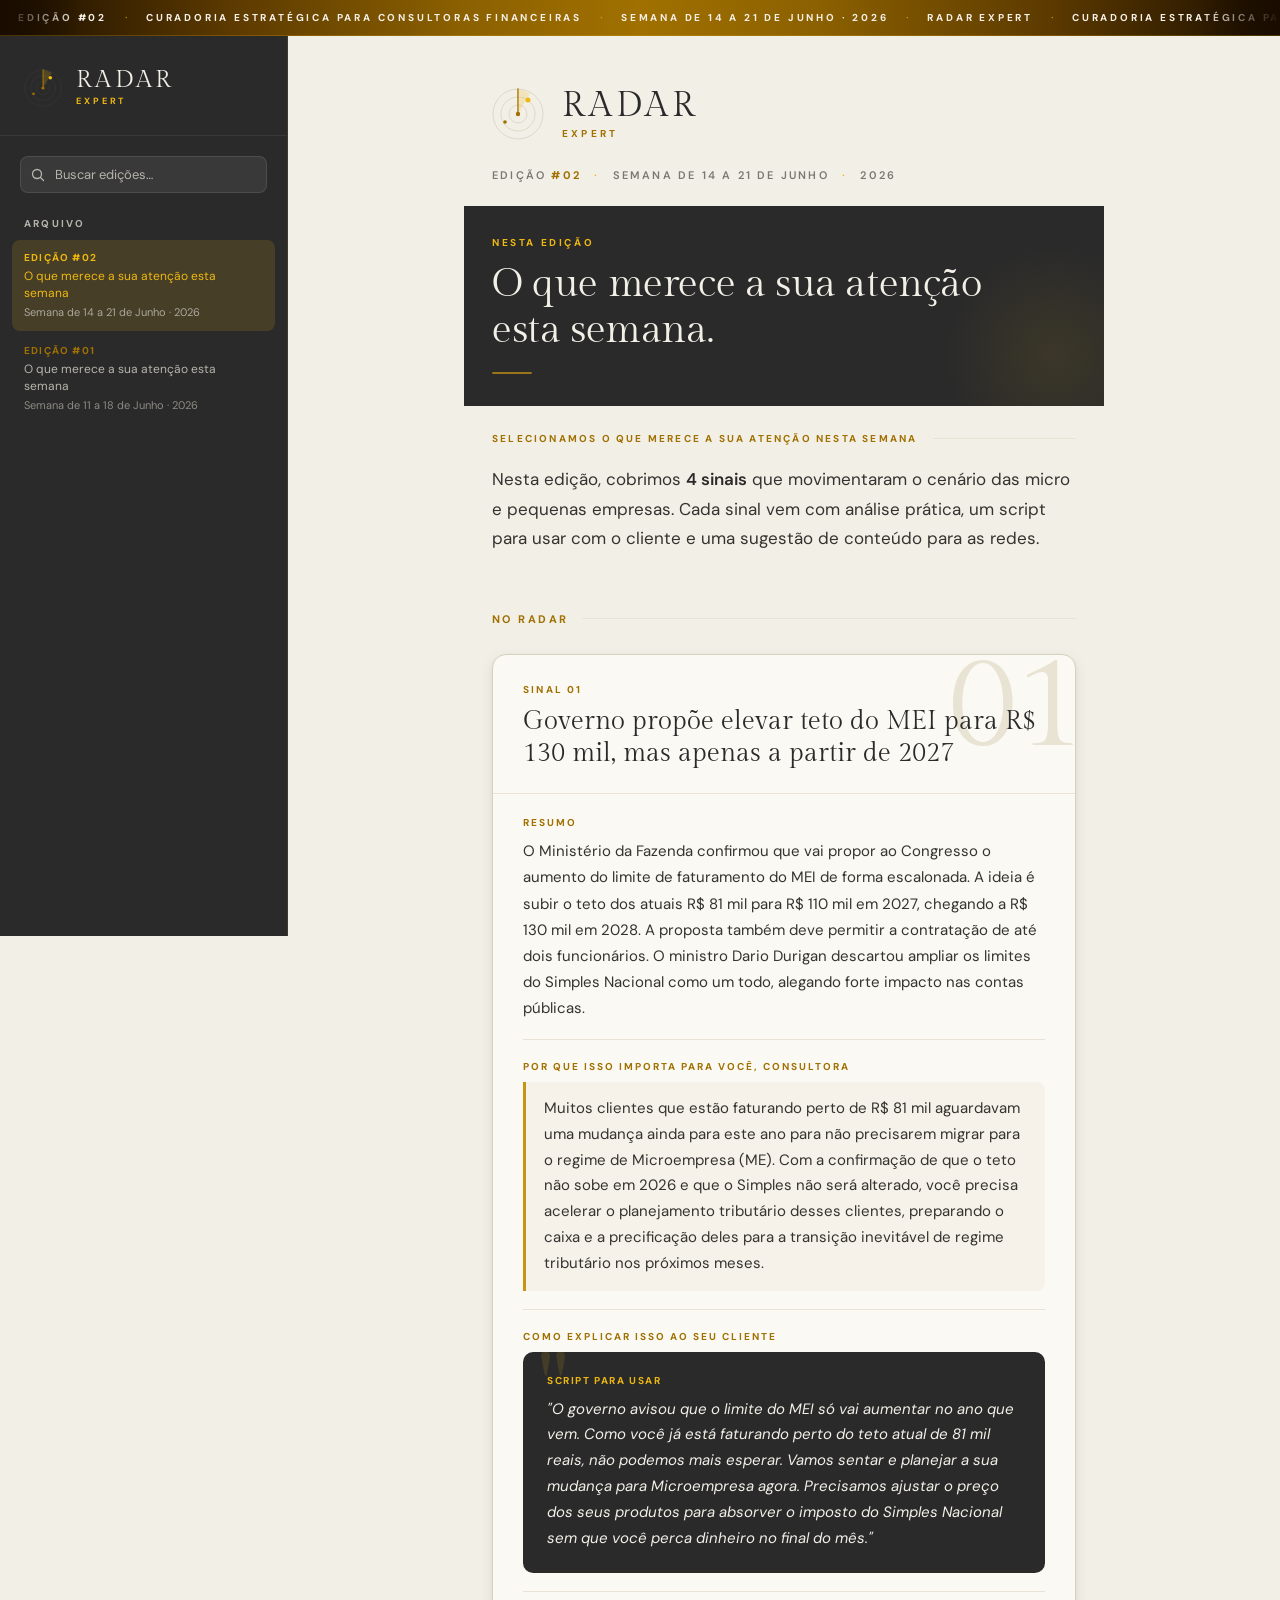
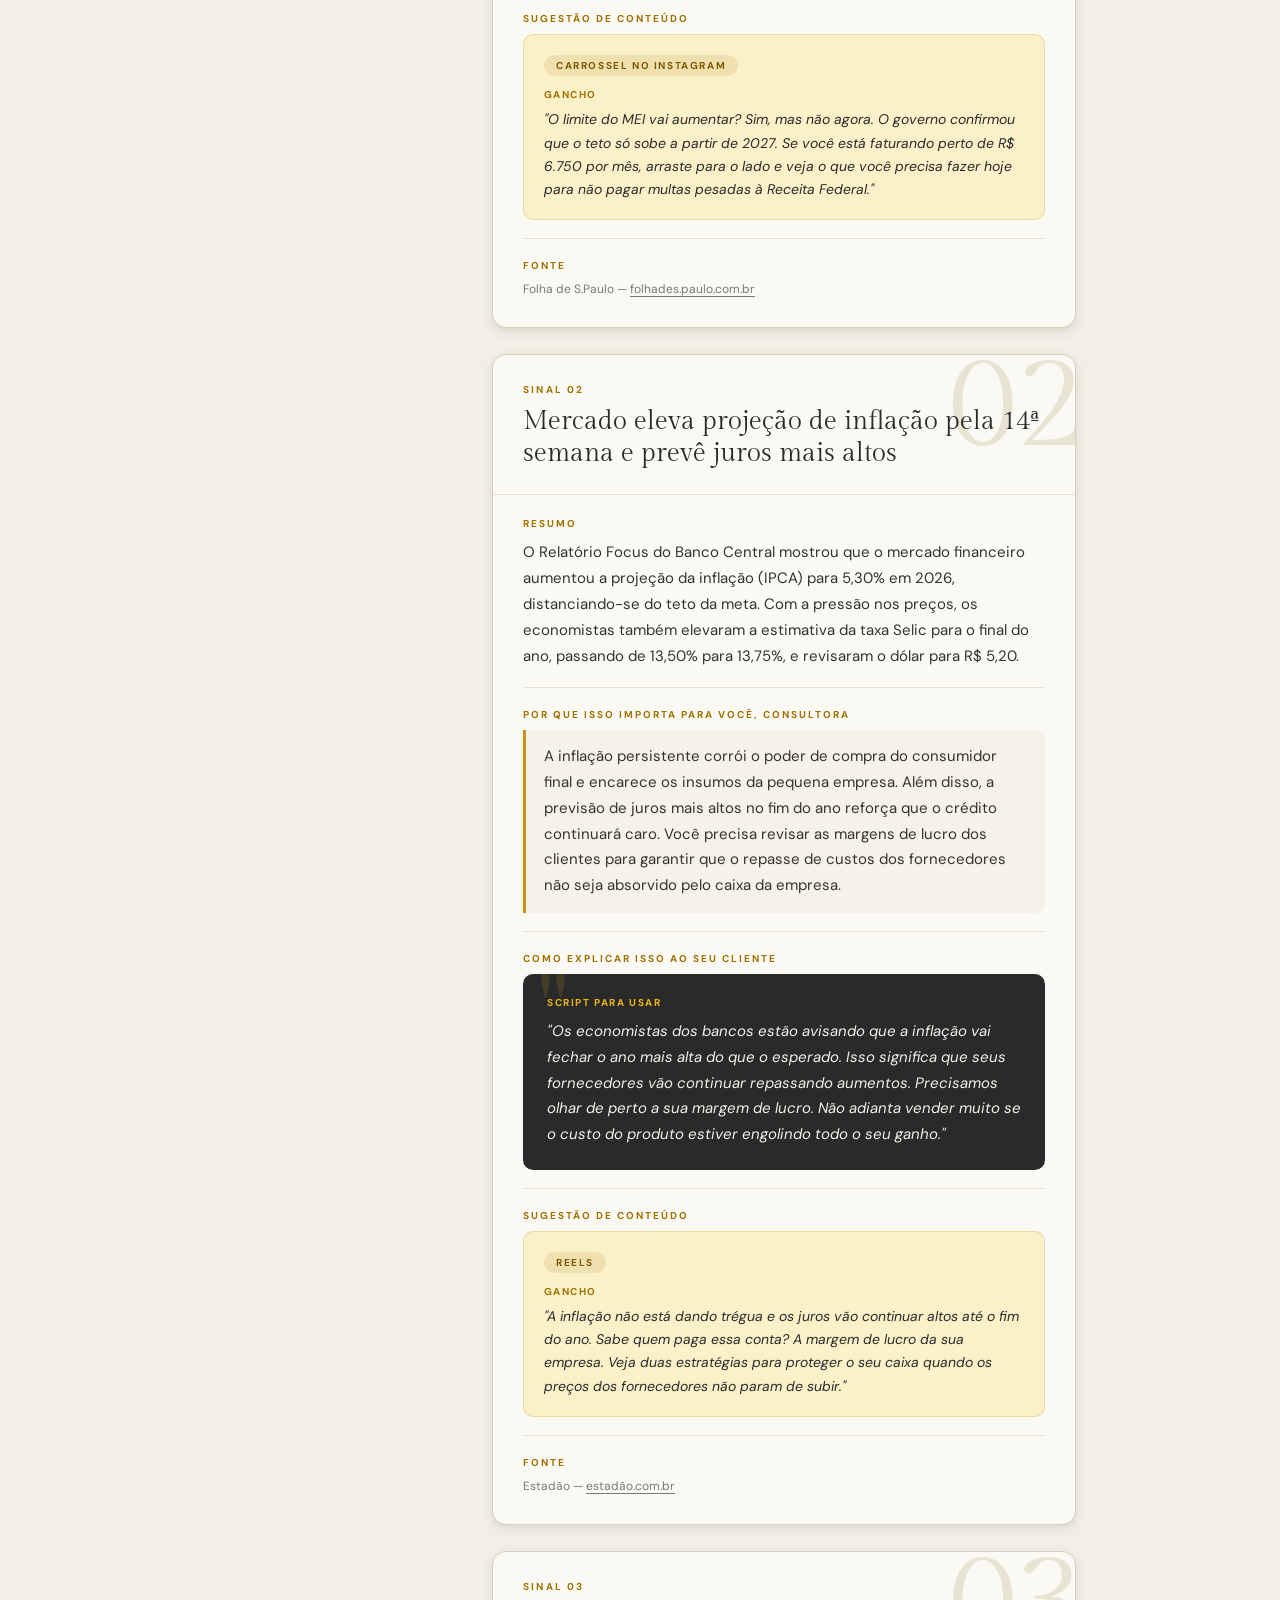
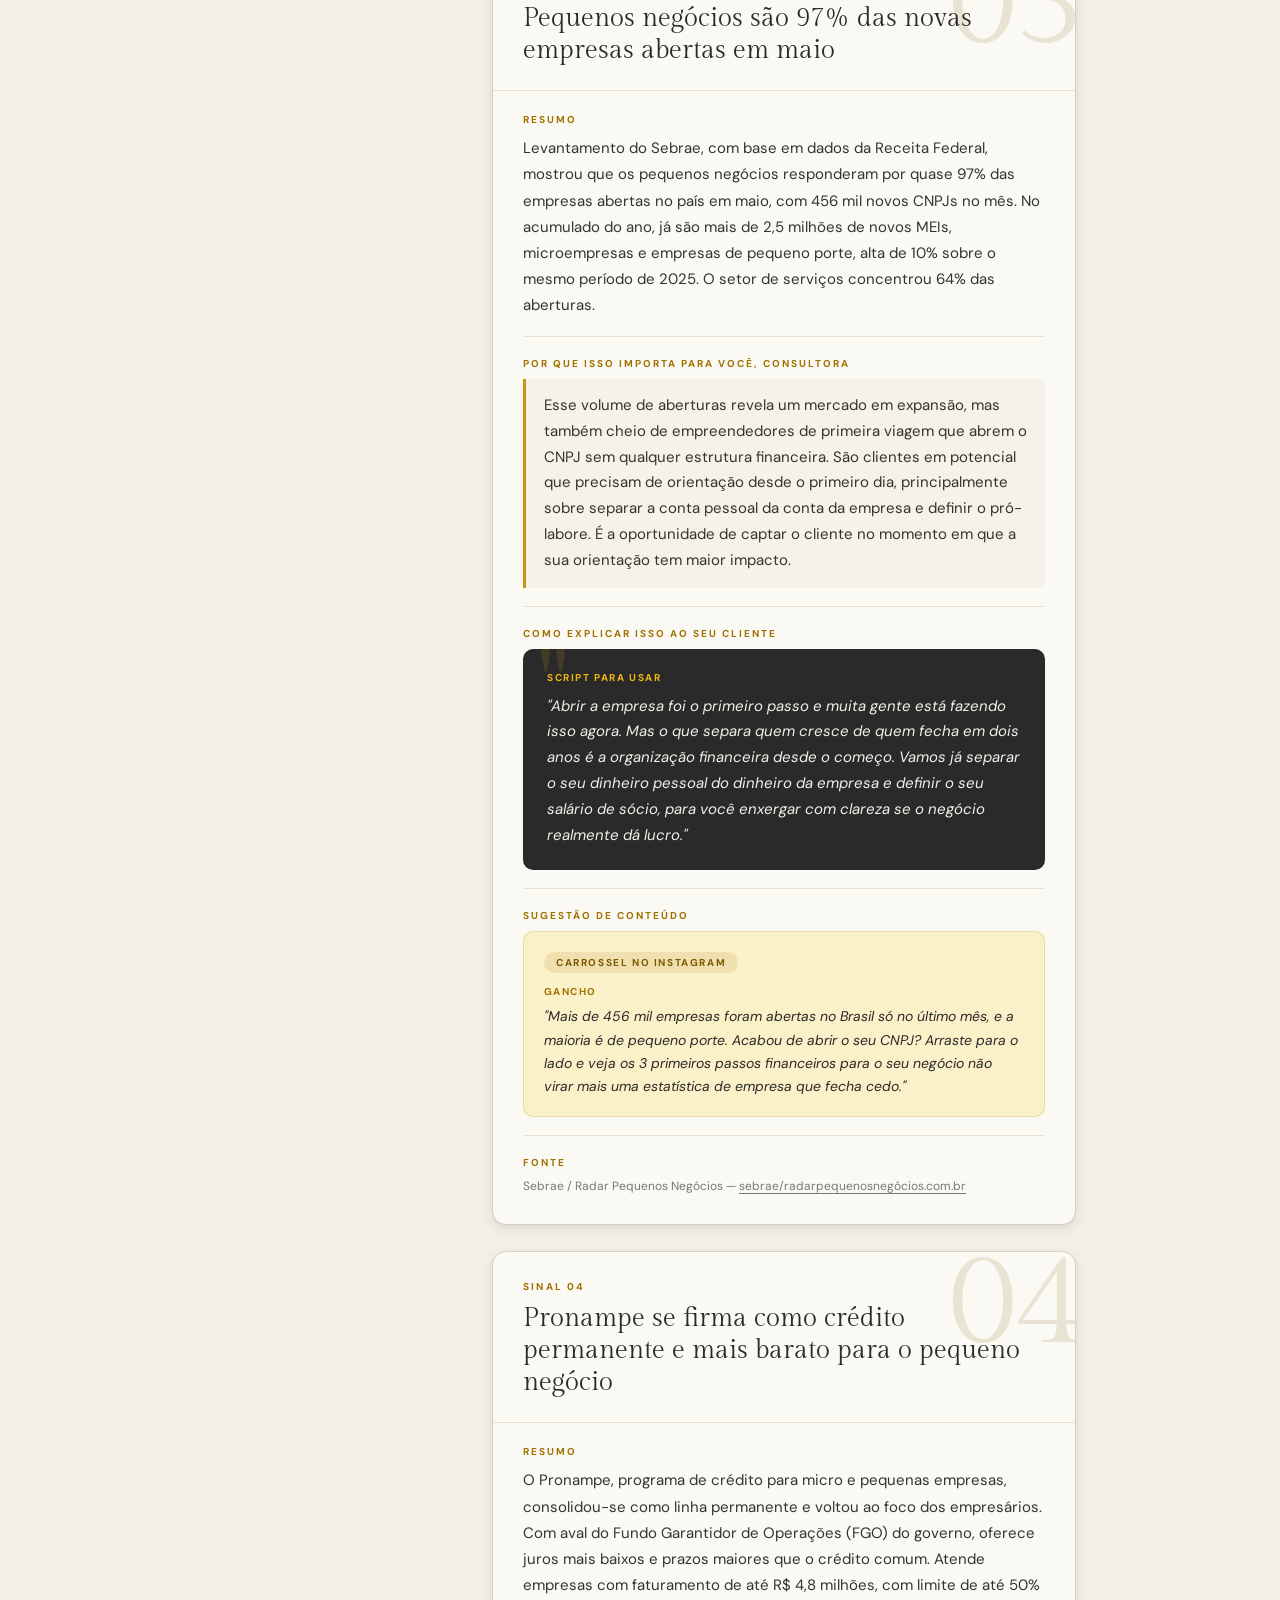
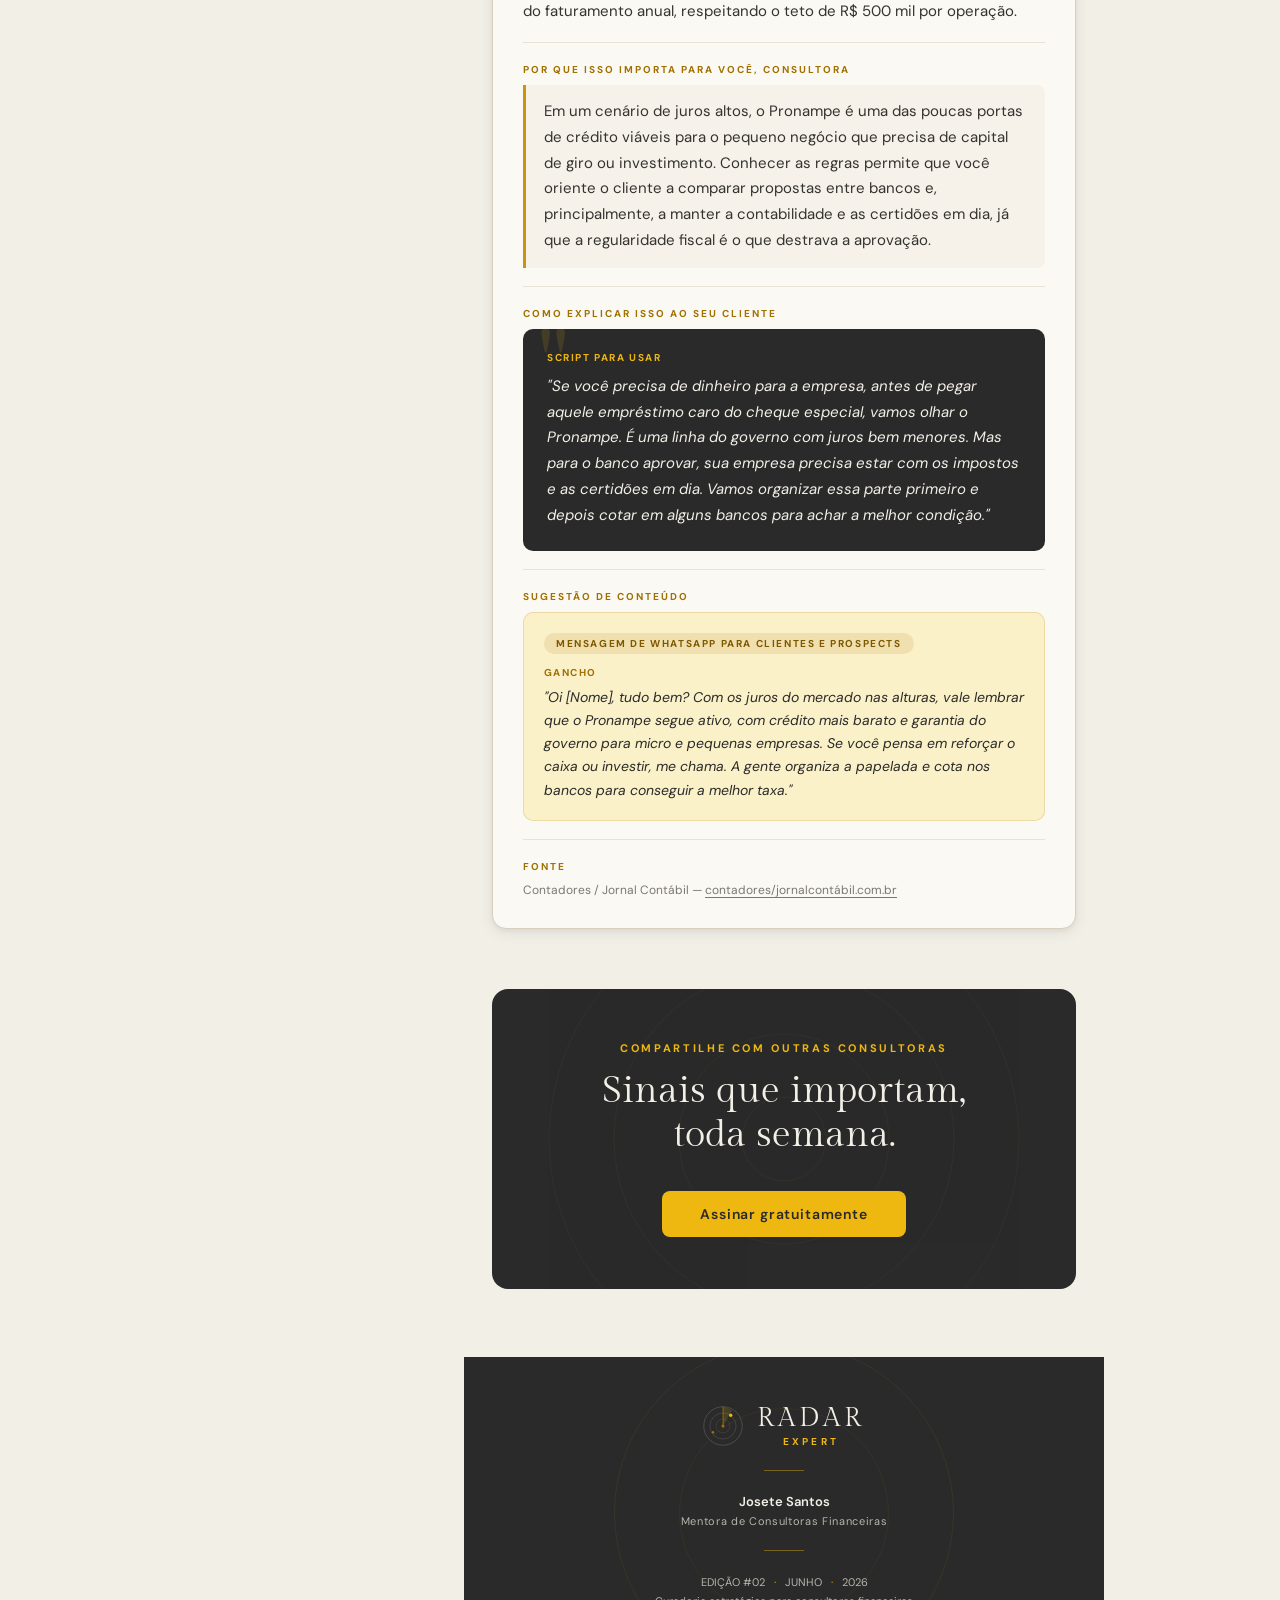
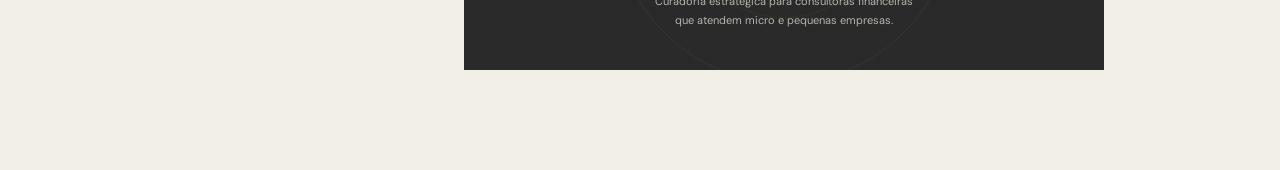
==== commit 9a6200c6: "design: aplica novo design (ticker, hero band escuro, footer escuro) - Adiciona ticker bar fixo no t" ====
--- a/index.html
+++ b/index.html
@@ -18,25 +18,26 @@
 
   <style>
     /* ── KEYFRAMES ─────────────────────────────────────── */
-    @keyframes radarSpin { to { transform: rotate(360deg); } }
-    @keyframes blip1 { 0%,100% { opacity:.18; } 50% { opacity:1; } }
-    @keyframes blip2 { 0%,100% { opacity:.12; } 60% { opacity:.85; } }
-    @keyframes shimmer { from { background-position:-200% center; } to { background-position:200% center; } }
-    @keyframes dotPulse { 0%,100% { box-shadow:0 0 0 0 rgba(238,184,17,.7); } 60% { box-shadow:0 0 0 7px rgba(238,184,17,0); } }
-    @keyframes sidebarIn { from { opacity:0; transform:translateX(-16px); } to { opacity:1; transform:none; } }
+    @keyframes radarSpin   { to { transform: rotate(360deg); } }
+    @keyframes blip1       { 0%,100%{opacity:.18;} 50%{opacity:1;} }
+    @keyframes blip2       { 0%,100%{opacity:.12;} 60%{opacity:.85;} }
+    @keyframes shimmer     { from{background-position:-200% center;} to{background-position:200% center;} }
+    @keyframes dotPulse    { 0%,100%{box-shadow:0 0 0 0 rgba(238,184,17,.7);} 60%{box-shadow:0 0 0 7px rgba(238,184,17,0);} }
+    @keyframes tickerScroll{ from{transform:translateX(0);} to{transform:translateX(-50%);} }
+    @keyframes fadeUp      { from{opacity:0;transform:translateY(18px);} to{opacity:1;transform:none;} }
 
     /* ── REVEAL ────────────────────────────────────────── */
-    .js-reveal { opacity:0; transform:translateY(30px); transition:opacity .7s cubic-bezier(.16,1,.3,1), transform .7s cubic-bezier(.16,1,.3,1); }
+    .js-reveal { opacity:0; transform:translateY(28px); transition:opacity .7s cubic-bezier(.16,1,.3,1), transform .7s cubic-bezier(.16,1,.3,1); }
     .js-reveal.is-visible { opacity:1; transform:none; }
-    .js-stagger > * { opacity:0; transform:translateY(14px); transition:opacity .5s cubic-bezier(.16,1,.3,1), transform .5s cubic-bezier(.16,1,.3,1); }
+    .js-stagger > * { opacity:0; transform:translateY(12px); transition:opacity .5s cubic-bezier(.16,1,.3,1), transform .5s cubic-bezier(.16,1,.3,1); }
     .js-stagger.is-visible > *:nth-child(1) { opacity:1; transform:none; }
     .js-stagger.is-visible > *:nth-child(2) { opacity:1; transform:none; transition-delay:.07s; }
     .js-stagger.is-visible > *:nth-child(3) { opacity:1; transform:none; transition-delay:.14s; }
     .js-stagger.is-visible > *:nth-child(4) { opacity:1; transform:none; transition-delay:.21s; }
 
-    /* ── RESET ─────────────────────────────────────────── */
+    /* ── BASE ─────────────────────────────────────────── */
     *, *::before, *::after { box-sizing:border-box; }
-    body { margin:0; background:var(--surface-page); font-family:var(--font-sans); color:var(--text-body); -webkit-font-smoothing:antialiased; }
+    body { margin:0; padding-top:36px; background:var(--surface-page); font-family:var(--font-sans); color:var(--text-body); -webkit-font-smoothing:antialiased; text-rendering:optimizeLegibility; }
     p, h1, h2, h3, h4, blockquote { margin:0; }
     h1, h2, h3, h4 { font-weight:400; }
     a { color:var(--text-gold); text-underline-offset:3px; transition:color .18s ease; }
@@ -44,14 +45,27 @@
     strong { color:var(--text-strong); font-weight:600; }
     button { font-family:var(--font-sans); cursor:pointer; border:none; background:none; }
 
-    /* ── READING PROGRESS BAR ──────────────────────────── */
-    #progress-bar { position:fixed; top:0; left:0; right:0; height:3px; background:var(--border-subtle); z-index:200; }
-    #progress-fill {
+    /* ── TICKER ─────────────────────────────────────────── */
+    .nl-ticker {
+      position:fixed; top:0; left:0; right:0; height:36px; z-index:400;
+      overflow:hidden; display:flex; align-items:center;
+      background:linear-gradient(90deg, #1A0D00 0%, #5C3A00 18%, #8B6000 36%, #A07000 50%, #8B6000 64%, #5C3A00 82%, #1A0D00 100%);
+      border-bottom:1px solid rgba(238,184,17,.22);
+    }
+    .nl-ticker::before, .nl-ticker::after { content:''; position:absolute; top:0; bottom:0; width:80px; z-index:1; pointer-events:none; }
+    .nl-ticker::before { left:0; background:linear-gradient(to right,#1A0D00,transparent); }
+    .nl-ticker::after  { right:0; background:linear-gradient(to left,#1A0D00,transparent); }
+    .nl-ticker-track { display:flex; align-items:center; white-space:nowrap; animation:tickerScroll 28s linear infinite; }
+    .nl-ticker-item { font-family:var(--font-sans); font-size:10px; font-weight:700; letter-spacing:.28em; text-transform:uppercase; color:#F5F0E8; padding:0 18px; }
+    .nl-ticker-sep { color:#EEB811; opacity:.7; font-size:13px; flex:none; }
+
+    /* ── PROGRESS BAR ──────────────────────────────────── */
+    #nl-progress { position:fixed; top:36px; left:0; right:0; height:3px; z-index:300; background:transparent; }
+    #nl-progress-fill {
       height:100%; width:0%;
       background:linear-gradient(90deg, var(--dourado-700), var(--dourado-400), var(--dourado-200));
-      background-size:200% 100%;
-      animation:shimmer 2.5s linear infinite;
-      transition:width .12s linear;
+      background-size:200% 100%; animation:shimmer 2.5s linear infinite;
+      transition:width .1s linear;
     }
 
     /* ── LAYOUT SHELL ──────────────────────────────────── */
@@ -131,10 +145,7 @@
     }
     .loading-spinner { width:20px; height:20px; border:2px solid var(--border-subtle); border-top-color:var(--dourado-500); border-radius:50%; animation:radarSpin .8s linear infinite; }
 
-    /* ── NEWSLETTER STYLES (inside .nl) ────────────────── */
-    #nl-progress { position:fixed; top:0; left:0; right:0; height:3px; background:var(--border-subtle); z-index:1000; }
-    #nl-progress-fill { height:100%; width:0%; background:linear-gradient(90deg, var(--dourado-700), var(--dourado-400), var(--dourado-200)); background-size:200% 100%; animation:shimmer 2.5s linear infinite; transition:width .12s linear; }
-
+    /* ── SIGNAL NAV ────────────────────────────────────── */
     #nl-signal-nav { position:fixed; right:28px; top:50%; transform:translateY(-50%); display:flex; flex-direction:column; align-items:center; gap:10px; z-index:100; opacity:0; pointer-events:none; transition:opacity .4s ease; }
     #nl-signal-nav.is-shown { opacity:1; pointer-events:auto; }
     .sn-dot { width:8px; height:8px; border-radius:50%; background:var(--border-strong); cursor:pointer; transition:background .22s ease, transform .22s ease; }
@@ -143,28 +154,41 @@
     .sn-label { font-size:9px; font-weight:700; letter-spacing:.18em; text-transform:uppercase; color:var(--text-muted); margin-top:6px; white-space:nowrap; }
     @media(max-width:860px){ #nl-signal-nav { display:none; } }
 
-    .nl { max-width:640px; margin:0 auto; padding:3px 40px 100px; }
-    @media(max-width:700px){ .nl { padding:3px 24px 72px; } }
-    @media(max-width:500px){ .nl { padding:3px 18px 72px; } }
-
-    .nl-header { padding:58px 0 40px; border-bottom:1px solid var(--border-subtle); }
-    .nl-logo-row { display:flex; align-items:center; gap:18px; margin-bottom:30px; }
+    /* ── LAYOUT ────────────────────────────────────────── */
+    .nl { max-width:640px; margin:0 auto; padding:0 28px 100px; }
+    @media(max-width:500px){ .nl { padding:0 18px 72px; } }
+
+    /* ── HEADER ────────────────────────────────────────── */
+    .nl-header { padding:52px 0 0; }
+    .nl-logo-row { display:flex; align-items:center; gap:18px; margin-bottom:28px; }
     .nl-radar-svg { width:52px; height:52px; flex:none; }
     .nl-wordmark-main { font-family:var(--font-display); font-size:34px; letter-spacing:.14em; color:var(--text-strong); line-height:1; }
     .nl-wordmark-sub { font-size:10px; font-weight:700; letter-spacing:.32em; text-transform:uppercase; color:var(--text-gold); margin-top:4px; }
-    .nl-meta { font-size:11px; font-weight:600; letter-spacing:.20em; text-transform:uppercase; color:var(--text-muted); margin-bottom:18px; }
+    .nl-meta { font-size:11px; font-weight:600; letter-spacing:.20em; text-transform:uppercase; color:var(--text-muted); margin-bottom:24px; }
     .nl-meta-dot { color:var(--dourado-400); margin:0 8px; }
-    .nl-hero-title { font-family:var(--font-display); font-size:clamp(28px,5vw,44px); color:var(--text-strong); line-height:1.13; max-width:500px; letter-spacing:-.01em; }
-
-    .nl-selecao { padding:28px 0 22px; display:flex; align-items:center; gap:0; }
-    .nl-selecao-text { font-size:10px; font-weight:700; letter-spacing:.26em; text-transform:uppercase; color:var(--text-gold); flex:none; padding-right:18px; white-space:nowrap; }
+
+    /* ── HERO BAND ─────────────────────────────────────── */
+    .nl-hero-band { margin:0 -28px; padding:30px 28px 32px; background:var(--surface-inverse); position:relative; overflow:hidden; }
+    .nl-hero-band::before { content:''; position:absolute; right:-60px; bottom:-60px; width:220px; height:220px; border-radius:50%; background:radial-gradient(circle, rgba(238,184,17,.09) 0%, transparent 70%); pointer-events:none; }
+    .nl-hero-band-eyebrow { font-size:10px; font-weight:700; letter-spacing:.26em; text-transform:uppercase; color:var(--dourado-400); margin-bottom:12px; }
+    .nl-hero-band-title { font-family:var(--font-display); font-size:clamp(26px,5vw,40px); color:var(--text-on-dark); line-height:1.14; letter-spacing:-.01em; max-width:520px; }
+    .nl-hero-band-rule { width:40px; height:2px; background:var(--dourado-500); margin-top:20px; border-radius:2px; opacity:.7; }
+    @media(max-width:500px){ .nl-hero-band { margin:0 -18px; padding:26px 18px 28px; } }
+
+    /* ── SELECAO ───────────────────────────────────────── */
+    .nl-selecao { padding:26px 0 20px; display:flex; align-items:center; gap:0; }
+    .nl-selecao-text { font-size:10px; font-weight:700; letter-spacing:.22em; text-transform:uppercase; color:var(--text-gold); flex:none; padding-right:16px; }
     .nl-selecao-rule { flex:1; height:1px; background:var(--border-subtle); transform:scaleX(0); transform-origin:left; transition:transform .9s .25s cubic-bezier(.16,1,.3,1); }
     .is-visible .nl-selecao-rule { transform:scaleX(1); }
-    @media(max-width:500px){ .nl-selecao-text { font-size:9px; letter-spacing:.18em; } }
+    @media(max-width:500px){ .nl-selecao-text { font-size:9px; white-space:normal; } }
 
     .nl-intro { font-size:17px; line-height:1.74; color:var(--text-body); }
 
-    .nl-section-div { display:flex; align-items:center; gap:14px; margin:56px 0 30px; }
+    /* ── DROP CAP ──────────────────────────────────────── */
+    .nl-dropcap::first-letter { font-family:var(--font-display); font-size:4.4em; color:var(--text-gold); float:left; line-height:.76; margin:4px 10px 0 0; font-weight:400; }
+
+    /* ── SECTION DIVIDER ───────────────────────────────── */
+    .nl-section-div { display:flex; align-items:center; gap:14px; margin:52px 0 28px; }
     .nl-section-div-label { font-size:11px; font-weight:700; letter-spacing:.22em; text-transform:uppercase; color:var(--text-gold); flex:none; }
     .nl-section-div-rule { flex:1; height:1px; background:var(--border-subtle); transform:scaleX(0); transform-origin:left; transition:transform .7s .2s cubic-bezier(.16,1,.3,1); }
     .is-visible .nl-section-div-rule { transform:scaleX(1); }
@@ -174,7 +198,7 @@
     .nl-signal-hd { padding:28px 30px 24px; border-bottom:1px solid var(--border-subtle); position:relative; overflow:hidden; }
     .nl-signal-bg-num { position:absolute; right:-6px; top:-14px; font-family:var(--font-display); font-size:130px; color:var(--border-subtle); line-height:1; pointer-events:none; user-select:none; letter-spacing:-.04em; }
     .nl-signal-num { font-size:10px; font-weight:700; letter-spacing:.22em; text-transform:uppercase; color:var(--text-gold); margin-bottom:10px; }
-    .nl-signal-title { font-family:var(--font-display); font-size:clamp(20px,3.6vw,27px); color:var(--text-strong); line-height:1.22; position:relative; }
+    .nl-signal-title { font-family:var(--font-display); font-size:clamp(20px,3.6vw,26px); color:var(--text-strong); line-height:1.22; position:relative; }
 
     .nl-stat-row { display:flex; border-bottom:1px solid var(--border-subtle); }
     .nl-stat { flex:1; padding:20px 22px; border-right:1px solid var(--border-subtle); }
@@ -230,11 +254,21 @@
     .nl-cta-btn:active { transform:scale(.97); box-shadow:none; }
     @media(max-width:500px){ .nl-cta { padding:36px 24px; } }
 
-    .nl-footer { margin-top:68px; padding-top:36px; border-top:1px solid var(--border-subtle); text-align:center; }
-    .nl-footer-wordmark { font-family:var(--font-display); font-size:22px; letter-spacing:.14em; color:var(--text-strong); }
-    .nl-footer-sub { font-size:10px; font-weight:700; letter-spacing:.32em; text-transform:uppercase; color:var(--text-gold); margin-top:4px; }
-    .nl-footer-text { font-size:12px; color:var(--text-muted); margin-top:16px; line-height:1.72; }
-    .nl-footer-rule { width:32px; height:1px; background:var(--dourado-500); margin:22px auto 0; opacity:.44; }
+    /* ── FOOTER ────────────────────────────────────────── */
+    .nl-footer { margin-top:68px; padding-top:0; border-top:none; text-align:center; }
+    .nl-footer-dark { background:var(--surface-inverse); margin:0 -28px; padding:48px 28px 40px; position:relative; overflow:hidden; }
+    .nl-footer-dark::before { content:''; position:absolute; left:50%; top:50%; transform:translate(-50%,-50%); width:340px; height:340px; border-radius:50%; border:1px solid rgba(238,184,17,.07); pointer-events:none; }
+    .nl-footer-dark::after { content:''; position:absolute; left:50%; top:50%; transform:translate(-50%,-50%); width:210px; height:210px; border-radius:50%; border:1px solid rgba(238,184,17,.05); pointer-events:none; }
+    .nl-footer-logo { display:flex; align-items:center; justify-content:center; gap:14px; margin-bottom:22px; position:relative; }
+    .nl-footer-radar-svg { width:40px; height:40px; flex:none; }
+    .nl-footer-wordmark { font-family:var(--font-display); font-size:26px; letter-spacing:.16em; color:var(--text-on-dark); line-height:1; }
+    .nl-footer-sub { font-size:10px; font-weight:700; letter-spacing:.32em; text-transform:uppercase; color:var(--dourado-400); margin-top:4px; }
+    .nl-footer-divider { width:40px; height:1px; background:rgba(238,184,17,.4); margin:22px auto; }
+    .nl-footer-editor { font-size:13px; font-weight:600; color:var(--text-on-dark); margin-bottom:4px; position:relative; }
+    .nl-footer-editor-role { font-size:11px; color:var(--text-on-dark-muted); letter-spacing:.06em; position:relative; }
+    .nl-footer-meta { font-size:11px; color:var(--text-on-dark-muted); margin-top:18px; line-height:1.72; position:relative; }
+    .nl-footer-gold-dot { color:var(--dourado-400); margin:0 6px; }
+    @media(max-width:500px){ .nl-footer-dark { margin:0 -18px; padding:40px 18px 36px; } }
 
     /* ── MOBILE ────────────────────────────────────────── */
     @media(max-width:768px) {
@@ -252,7 +286,26 @@
 </head>
 <body>
 
-<div id="progress-bar"><div id="progress-fill"></div></div>
+<!-- ══ TICKER ══ -->
+<div class="nl-ticker" aria-hidden="true">
+  <div class="nl-ticker-track" id="ticker-track">
+    <span class="nl-ticker-item" id="ticker-edicao">RADAR EXPERT</span>
+    <span class="nl-ticker-sep">·</span>
+    <span class="nl-ticker-item">CURADORIA ESTRATÉGICA PARA CONSULTORAS FINANCEIRAS</span>
+    <span class="nl-ticker-sep">·</span>
+    <span class="nl-ticker-item" id="ticker-semana">TODA SEMANA</span>
+    <span class="nl-ticker-sep">·</span>
+    <span class="nl-ticker-item">RADAR EXPERT</span>
+    <span class="nl-ticker-sep">·</span>
+    <span class="nl-ticker-item">CURADORIA ESTRATÉGICA PARA CONSULTORAS FINANCEIRAS</span>
+    <span class="nl-ticker-sep">·</span>
+    <span class="nl-ticker-item" id="ticker-semana2">TODA SEMANA</span>
+    <span class="nl-ticker-sep">·</span>
+  </div>
+</div>
+
+<!-- ══ PROGRESS BAR ══ -->
+<div id="nl-progress"><div id="nl-progress-fill"></div></div>
 
 <!-- Mobile sidebar toggle -->
 <button class="sidebar-toggle" id="sidebar-toggle" aria-label="Abrir arquivo">
@@ -336,7 +389,7 @@
   });
 
   // ── Progress bar ────────────────────────────────────────
-  const fill = document.getElementById('progress-fill');
+  const fill = document.getElementById('nl-progress-fill');
   window.addEventListener('scroll', () => {
     const scrollTop = window.scrollY;
     const docH = Math.max(1, document.documentElement.scrollHeight - window.innerHeight);
@@ -421,6 +474,14 @@
 
         // Update page title
         document.title = `Edição ${ed.numero} — ${ed.titulo} · Radar Expert`;
+
+        // Update ticker
+        const tickerEd = document.getElementById('ticker-edicao');
+        const tickerSem = document.getElementById('ticker-semana');
+        const tickerSem2 = document.getElementById('ticker-semana2');
+        if (tickerEd) tickerEd.textContent = `EDIÇÃO ${ed.numero}`;
+        if (tickerSem) tickerSem.textContent = `SEMANA DE ${ed.semana.toUpperCase()} · ${ed.ano}`;
+        if (tickerSem2) tickerSem2.textContent = `SEMANA DE ${ed.semana.toUpperCase()} · ${ed.ano}`;
 
         // Re-run animations
         initReveal(nlContent);
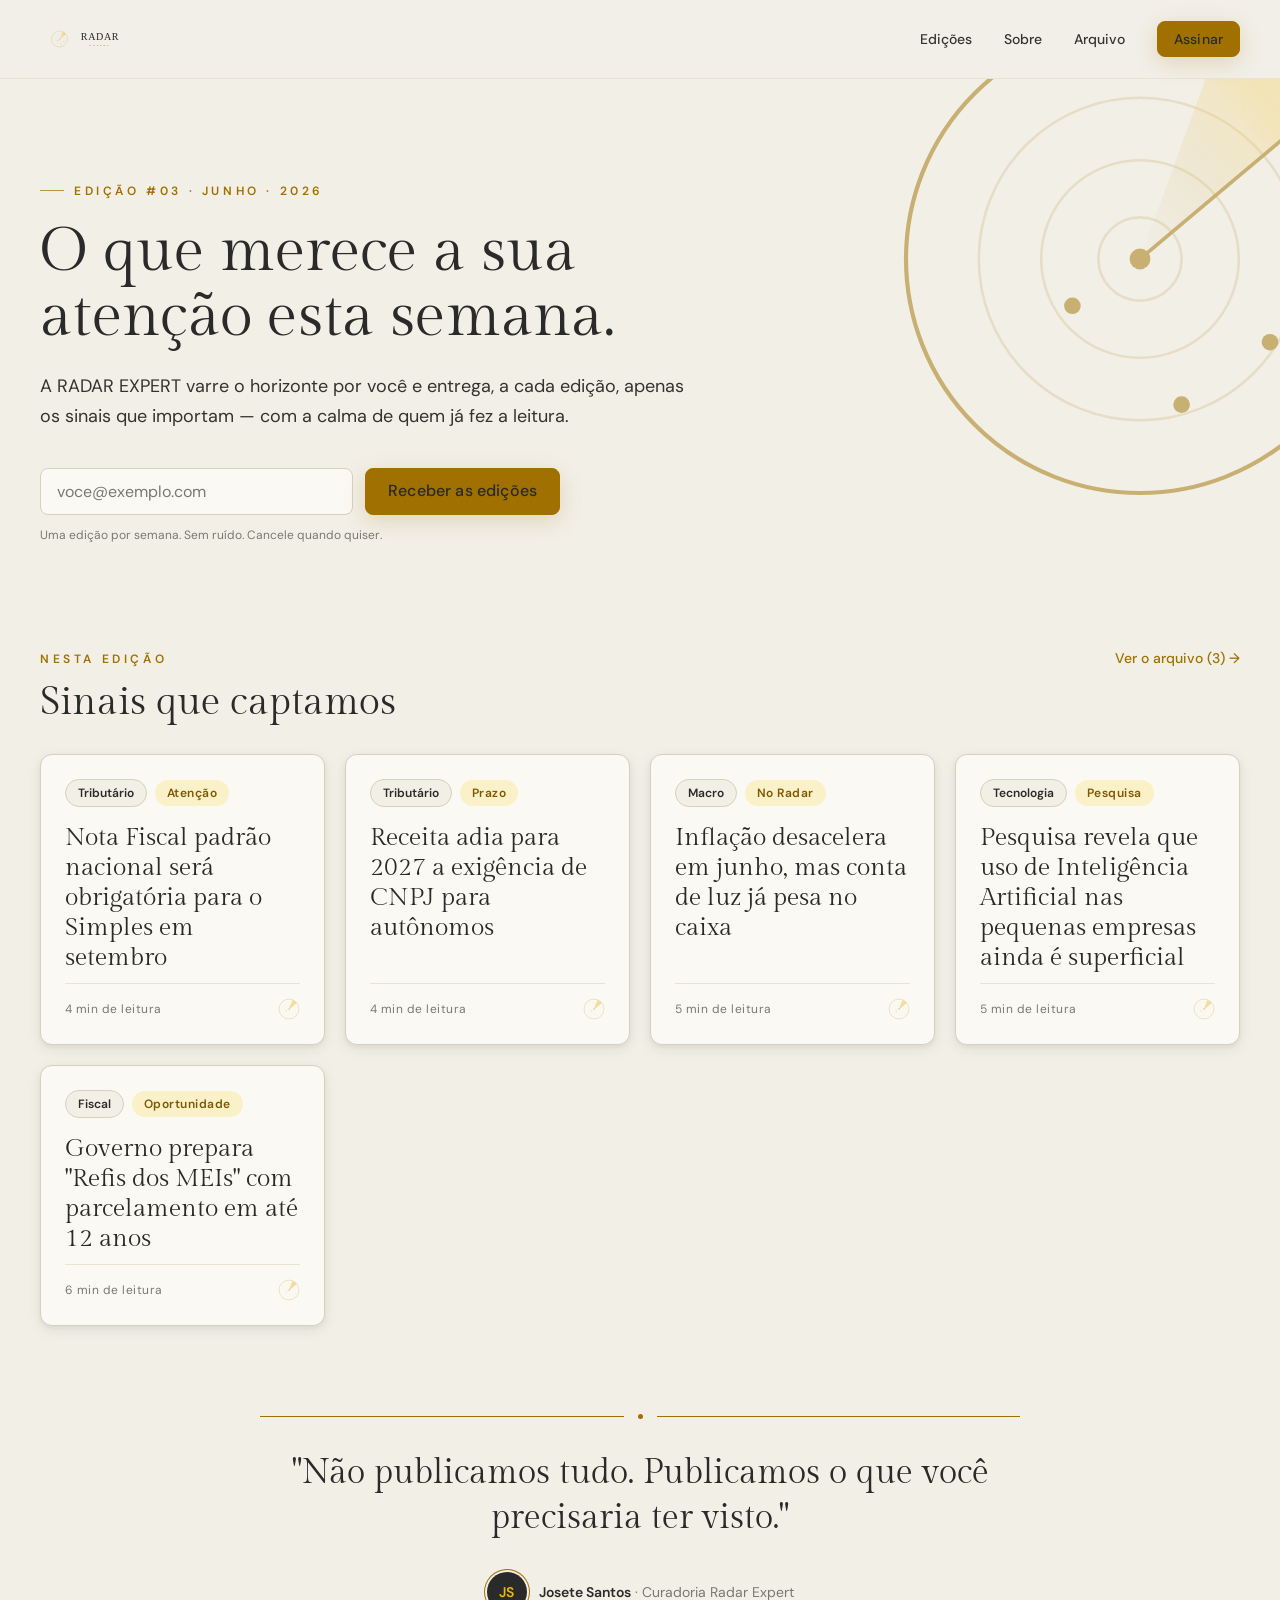
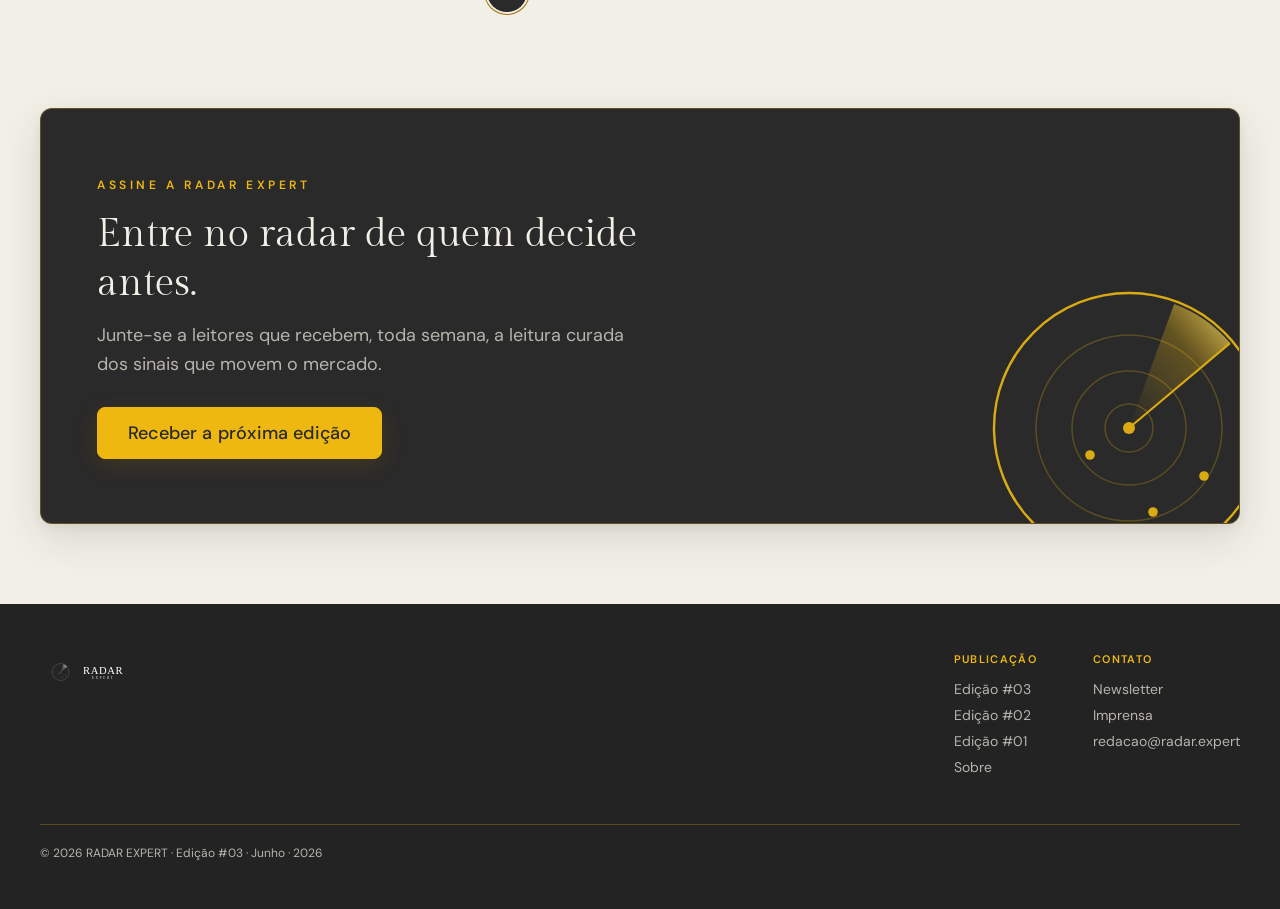
==== commit 68763e8e: "redesign: landing page fiel ao Design System + reader com âncoras - index.html: reescrito como marke" ====
--- a/index.html
+++ b/index.html
@@ -1,10 +1,11 @@
 <!DOCTYPE html>
 <html lang="pt-BR">
 <head>
-  <meta charset="utf-8">
-  <meta name="viewport" content="width=device-width, initial-scale=1">
-  <title>Radar Expert — Curadoria semanal para consultoras financeiras</title>
-  <meta name="description" content="Curadoria estratégica semanal para consultoras financeiras que atendem micro e pequenas empresas.">
+  <meta charset="UTF-8">
+  <meta name="viewport" content="width=device-width, initial-scale=1.0">
+  <title>RADAR EXPERT — Sinais que importam, toda semana</title>
+  <meta name="description" content="Curadoria semanal dos sinais que movimentam o cenário das micro e pequenas empresas.">
+  <link rel="icon" href="assets/favicon-512.png">
 
   <link rel="preconnect" href="https://fonts.googleapis.com">
   <link rel="preconnect" href="https://fonts.gstatic.com" crossorigin="anonymous">
@@ -17,581 +18,543 @@
   <link rel="stylesheet" href="_ds/tokens/effects.css">
 
   <style>
-    /* ── KEYFRAMES ─────────────────────────────────────── */
-    @keyframes radarSpin   { to { transform: rotate(360deg); } }
-    @keyframes blip1       { 0%,100%{opacity:.18;} 50%{opacity:1;} }
-    @keyframes blip2       { 0%,100%{opacity:.12;} 60%{opacity:.85;} }
-    @keyframes shimmer     { from{background-position:-200% center;} to{background-position:200% center;} }
-    @keyframes dotPulse    { 0%,100%{box-shadow:0 0 0 0 rgba(238,184,17,.7);} 60%{box-shadow:0 0 0 7px rgba(238,184,17,0);} }
-    @keyframes tickerScroll{ from{transform:translateX(0);} to{transform:translateX(-50%);} }
-    @keyframes fadeUp      { from{opacity:0;transform:translateY(18px);} to{opacity:1;transform:none;} }
-
-    /* ── REVEAL ────────────────────────────────────────── */
-    .js-reveal { opacity:0; transform:translateY(28px); transition:opacity .7s cubic-bezier(.16,1,.3,1), transform .7s cubic-bezier(.16,1,.3,1); }
-    .js-reveal.is-visible { opacity:1; transform:none; }
-    .js-stagger > * { opacity:0; transform:translateY(12px); transition:opacity .5s cubic-bezier(.16,1,.3,1), transform .5s cubic-bezier(.16,1,.3,1); }
-    .js-stagger.is-visible > *:nth-child(1) { opacity:1; transform:none; }
-    .js-stagger.is-visible > *:nth-child(2) { opacity:1; transform:none; transition-delay:.07s; }
-    .js-stagger.is-visible > *:nth-child(3) { opacity:1; transform:none; transition-delay:.14s; }
-    .js-stagger.is-visible > *:nth-child(4) { opacity:1; transform:none; transition-delay:.21s; }
-
-    /* ── BASE ─────────────────────────────────────────── */
-    *, *::before, *::after { box-sizing:border-box; }
-    body { margin:0; padding-top:36px; background:var(--surface-page); font-family:var(--font-sans); color:var(--text-body); -webkit-font-smoothing:antialiased; text-rendering:optimizeLegibility; }
-    p, h1, h2, h3, h4, blockquote { margin:0; }
-    h1, h2, h3, h4 { font-weight:400; }
-    a { color:var(--text-gold); text-underline-offset:3px; transition:color .18s ease; }
-    a:hover { color:var(--dourado-deep); }
-    strong { color:var(--text-strong); font-weight:600; }
-    button { font-family:var(--font-sans); cursor:pointer; border:none; background:none; }
-
-    /* ── TICKER ─────────────────────────────────────────── */
-    .nl-ticker {
-      position:fixed; top:0; left:0; right:0; height:36px; z-index:400;
-      overflow:hidden; display:flex; align-items:center;
-      background:linear-gradient(90deg, #1A0D00 0%, #5C3A00 18%, #8B6000 36%, #A07000 50%, #8B6000 64%, #5C3A00 82%, #1A0D00 100%);
-      border-bottom:1px solid rgba(238,184,17,.22);
-    }
-    .nl-ticker::before, .nl-ticker::after { content:''; position:absolute; top:0; bottom:0; width:80px; z-index:1; pointer-events:none; }
-    .nl-ticker::before { left:0; background:linear-gradient(to right,#1A0D00,transparent); }
-    .nl-ticker::after  { right:0; background:linear-gradient(to left,#1A0D00,transparent); }
-    .nl-ticker-track { display:flex; align-items:center; white-space:nowrap; animation:tickerScroll 28s linear infinite; }
-    .nl-ticker-item { font-family:var(--font-sans); font-size:10px; font-weight:700; letter-spacing:.28em; text-transform:uppercase; color:#F5F0E8; padding:0 18px; }
-    .nl-ticker-sep { color:#EEB811; opacity:.7; font-size:13px; flex:none; }
-
-    /* ── PROGRESS BAR ──────────────────────────────────── */
-    #nl-progress { position:fixed; top:36px; left:0; right:0; height:3px; z-index:300; background:transparent; }
-    #nl-progress-fill {
-      height:100%; width:0%;
-      background:linear-gradient(90deg, var(--dourado-700), var(--dourado-400), var(--dourado-200));
-      background-size:200% 100%; animation:shimmer 2.5s linear infinite;
-      transition:width .1s linear;
-    }
-
-    /* ── LAYOUT SHELL ──────────────────────────────────── */
-    .app { display:flex; min-height:100vh; }
-
-    /* ── SIDEBAR ───────────────────────────────────────── */
-    .sidebar {
-      width:288px; flex:none;
-      position:sticky; top:0; height:100vh; overflow-y:auto;
-      background:var(--surface-inverse);
-      border-right:1px solid rgba(238,184,17,.12);
-      display:flex; flex-direction:column;
-      padding:32px 0 40px;
-      scrollbar-width:thin; scrollbar-color:rgba(238,184,17,.2) transparent;
-    }
-    .sidebar::-webkit-scrollbar { width:4px; }
-    .sidebar::-webkit-scrollbar-thumb { background:rgba(238,184,17,.2); border-radius:4px; }
-
-    .sb-logo { padding:0 24px 28px; border-bottom:1px solid rgba(255,255,255,.07); }
-    .sb-logo-row { display:flex; align-items:center; gap:14px; }
-    .sb-radar-svg { width:38px; height:38px; flex:none; }
-    .sb-wordmark { font-family:var(--font-display); font-size:24px; letter-spacing:.14em; color:var(--text-on-dark); line-height:1; }
-    .sb-wordmark-sub { font-size:9px; font-weight:700; letter-spacing:.32em; text-transform:uppercase; color:var(--accent-on-dark); margin-top:3px; }
-
-    /* search */
-    .sb-search { padding:20px 20px 0; }
-    .sb-search-wrap { position:relative; }
-    .sb-search-icon { position:absolute; left:11px; top:50%; transform:translateY(-50%); color:var(--text-on-dark-muted); pointer-events:none; }
-    .sb-search-input {
-      width:100%; background:rgba(255,255,255,.07); border:1px solid rgba(255,255,255,.1);
-      border-radius:8px; padding:9px 12px 9px 34px;
-      font-family:var(--font-sans); font-size:13px; color:var(--text-on-dark);
-      outline:none; transition:border-color .18s ease, background .18s ease;
-    }
-    .sb-search-input::placeholder { color:var(--text-on-dark-muted); }
-    .sb-search-input:focus { border-color:rgba(238,184,17,.4); background:rgba(255,255,255,.10); }
-
-    /* archive */
-    .sb-label { font-size:10px; font-weight:700; letter-spacing:.22em; text-transform:uppercase; color:var(--text-on-dark-muted); padding:24px 24px 10px; }
-    .sb-list { list-style:none; margin:0; padding:0 12px; flex:1; }
-    .sb-item { margin-bottom:2px; }
-    .sb-item-btn {
-      display:block; width:100%; text-align:left;
-      padding:11px 12px; border-radius:8px;
-      color:var(--text-on-dark-muted); font-size:13px; line-height:1.4;
-      transition:background .18s ease, color .18s ease;
-    }
-    .sb-item-btn:hover { background:rgba(255,255,255,.07); color:var(--text-on-dark); }
-    .sb-item-btn.is-active { background:rgba(238,184,17,.14); color:var(--dourado-400); }
-    .sb-item-num { font-size:10px; font-weight:700; letter-spacing:.12em; text-transform:uppercase; color:var(--dourado-700); display:block; margin-bottom:3px; }
-    .sb-item-btn.is-active .sb-item-num { color:var(--dourado-400); }
-    .sb-item-title { display:block; font-size:12px; color:inherit; margin-bottom:3px; }
-    .sb-item-week { display:block; font-size:11px; color:var(--text-on-dark-muted); opacity:.7; }
-    .sb-item-btn.is-active .sb-item-week { opacity:.9; }
-
-    /* no results */
-    .sb-no-results { padding:12px 24px; font-size:13px; color:var(--text-on-dark-muted); display:none; }
-
-    /* mobile toggle */
-    .sidebar-toggle {
-      display:none; position:fixed; top:14px; left:14px; z-index:300;
-      width:40px; height:40px; border-radius:10px;
-      background:var(--surface-inverse); border:1px solid rgba(238,184,17,.2);
-      align-items:center; justify-content:center;
-      box-shadow:var(--shadow-md);
-    }
-    .sidebar-toggle svg { color:var(--dourado-400); }
-    .sidebar-overlay { display:none; position:fixed; inset:0; background:rgba(28,28,28,.55); z-index:150; }
-
-    /* ── MAIN CONTENT ──────────────────────────────────── */
-    .main { flex:1; min-width:0; }
-
-    /* loading state */
-    .content-loading {
-      display:flex; align-items:center; justify-content:center;
-      min-height:60vh; color:var(--text-muted); font-size:14px; gap:10px;
-    }
-    .loading-spinner { width:20px; height:20px; border:2px solid var(--border-subtle); border-top-color:var(--dourado-500); border-radius:50%; animation:radarSpin .8s linear infinite; }
-
-    /* ── SIGNAL NAV ────────────────────────────────────── */
-    #nl-signal-nav { position:fixed; right:28px; top:50%; transform:translateY(-50%); display:flex; flex-direction:column; align-items:center; gap:10px; z-index:100; opacity:0; pointer-events:none; transition:opacity .4s ease; }
-    #nl-signal-nav.is-shown { opacity:1; pointer-events:auto; }
-    .sn-dot { width:8px; height:8px; border-radius:50%; background:var(--border-strong); cursor:pointer; transition:background .22s ease, transform .22s ease; }
-    .sn-dot:hover { background:var(--dourado-500); transform:scale(1.3); }
-    .sn-dot.is-active { background:var(--dourado-500); transform:scale(1.4); animation:dotPulse 1.6s ease-in-out; }
-    .sn-label { font-size:9px; font-weight:700; letter-spacing:.18em; text-transform:uppercase; color:var(--text-muted); margin-top:6px; white-space:nowrap; }
-    @media(max-width:860px){ #nl-signal-nav { display:none; } }
-
-    /* ── LAYOUT ────────────────────────────────────────── */
-    .nl { max-width:640px; margin:0 auto; padding:0 28px 100px; }
-    @media(max-width:500px){ .nl { padding:0 18px 72px; } }
-
-    /* ── HEADER ────────────────────────────────────────── */
-    .nl-header { padding:52px 0 0; }
-    .nl-logo-row { display:flex; align-items:center; gap:18px; margin-bottom:28px; }
-    .nl-radar-svg { width:52px; height:52px; flex:none; }
-    .nl-wordmark-main { font-family:var(--font-display); font-size:34px; letter-spacing:.14em; color:var(--text-strong); line-height:1; }
-    .nl-wordmark-sub { font-size:10px; font-weight:700; letter-spacing:.32em; text-transform:uppercase; color:var(--text-gold); margin-top:4px; }
-    .nl-meta { font-size:11px; font-weight:600; letter-spacing:.20em; text-transform:uppercase; color:var(--text-muted); margin-bottom:24px; }
-    .nl-meta-dot { color:var(--dourado-400); margin:0 8px; }
-
-    /* ── HERO BAND ─────────────────────────────────────── */
-    .nl-hero-band { margin:0 -28px; padding:30px 28px 32px; background:var(--surface-inverse); position:relative; overflow:hidden; }
-    .nl-hero-band::before { content:''; position:absolute; right:-60px; bottom:-60px; width:220px; height:220px; border-radius:50%; background:radial-gradient(circle, rgba(238,184,17,.09) 0%, transparent 70%); pointer-events:none; }
-    .nl-hero-band-eyebrow { font-size:10px; font-weight:700; letter-spacing:.26em; text-transform:uppercase; color:var(--dourado-400); margin-bottom:12px; }
-    .nl-hero-band-title { font-family:var(--font-display); font-size:clamp(26px,5vw,40px); color:var(--text-on-dark); line-height:1.14; letter-spacing:-.01em; max-width:520px; }
-    .nl-hero-band-rule { width:40px; height:2px; background:var(--dourado-500); margin-top:20px; border-radius:2px; opacity:.7; }
-    @media(max-width:500px){ .nl-hero-band { margin:0 -18px; padding:26px 18px 28px; } }
-
-    /* ── SELECAO ───────────────────────────────────────── */
-    .nl-selecao { padding:26px 0 20px; display:flex; align-items:center; gap:0; }
-    .nl-selecao-text { font-size:10px; font-weight:700; letter-spacing:.22em; text-transform:uppercase; color:var(--text-gold); flex:none; padding-right:16px; }
-    .nl-selecao-rule { flex:1; height:1px; background:var(--border-subtle); transform:scaleX(0); transform-origin:left; transition:transform .9s .25s cubic-bezier(.16,1,.3,1); }
-    .is-visible .nl-selecao-rule { transform:scaleX(1); }
-    @media(max-width:500px){ .nl-selecao-text { font-size:9px; white-space:normal; } }
-
-    .nl-intro { font-size:17px; line-height:1.74; color:var(--text-body); }
-
-    /* ── DROP CAP ──────────────────────────────────────── */
-    .nl-dropcap::first-letter { font-family:var(--font-display); font-size:4.4em; color:var(--text-gold); float:left; line-height:.76; margin:4px 10px 0 0; font-weight:400; }
-
-    /* ── SECTION DIVIDER ───────────────────────────────── */
-    .nl-section-div { display:flex; align-items:center; gap:14px; margin:52px 0 28px; }
-    .nl-section-div-label { font-size:11px; font-weight:700; letter-spacing:.22em; text-transform:uppercase; color:var(--text-gold); flex:none; }
-    .nl-section-div-rule { flex:1; height:1px; background:var(--border-subtle); transform:scaleX(0); transform-origin:left; transition:transform .7s .2s cubic-bezier(.16,1,.3,1); }
-    .is-visible .nl-section-div-rule { transform:scaleX(1); }
-
-    .nl-signal { background:var(--surface-raised); border:1px solid var(--border-strong); border-radius:14px; overflow:hidden; margin-bottom:26px; box-shadow:var(--shadow-md); transition:transform .32s cubic-bezier(.16,1,.3,1), box-shadow .32s cubic-bezier(.16,1,.3,1); }
-    .nl-signal:hover { transform:translateY(-6px); box-shadow:var(--shadow-lg); }
-    .nl-signal-hd { padding:28px 30px 24px; border-bottom:1px solid var(--border-subtle); position:relative; overflow:hidden; }
-    .nl-signal-bg-num { position:absolute; right:-6px; top:-14px; font-family:var(--font-display); font-size:130px; color:var(--border-subtle); line-height:1; pointer-events:none; user-select:none; letter-spacing:-.04em; }
-    .nl-signal-num { font-size:10px; font-weight:700; letter-spacing:.22em; text-transform:uppercase; color:var(--text-gold); margin-bottom:10px; }
-    .nl-signal-title { font-family:var(--font-display); font-size:clamp(20px,3.6vw,26px); color:var(--text-strong); line-height:1.22; position:relative; }
-
-    .nl-stat-row { display:flex; border-bottom:1px solid var(--border-subtle); }
-    .nl-stat { flex:1; padding:20px 22px; border-right:1px solid var(--border-subtle); }
-    .nl-stat:last-child { border-right:none; }
-    .nl-stat-num { font-family:var(--font-display); font-size:clamp(22px,4vw,32px); color:var(--text-gold); line-height:1; margin-bottom:6px; display:block; }
-    .nl-stat-label { font-size:10px; font-weight:600; letter-spacing:.10em; text-transform:uppercase; color:var(--text-muted); line-height:1.35; display:block; }
-    .nl-stat-row--dark { background:var(--surface-inverse); }
-    .nl-stat-row--dark .nl-stat { border-right-color:rgba(255,255,255,.07); }
-    .nl-stat-row--dark .nl-stat-num { color:var(--dourado-400); }
-    .nl-stat-row--dark .nl-stat-label { color:var(--text-on-dark-muted); }
-
-    .nl-compare-row { display:flex; border-bottom:1px solid var(--border-subtle); background:var(--surface-sunken); }
-    .nl-compare-item { flex:1; padding:18px 22px; border-right:1px solid var(--border-subtle); }
-    .nl-compare-item:last-child { border-right:none; }
-    .nl-compare-label { font-size:10px; font-weight:700; letter-spacing:.14em; text-transform:uppercase; color:var(--text-muted); margin-bottom:9px; }
-    .nl-compare-old { font-size:13px; color:var(--text-muted); text-decoration:line-through; margin-bottom:5px; }
-    .nl-compare-arrow { font-size:11px; color:var(--dourado-500); display:block; margin-bottom:3px; }
-    .nl-compare-new { font-family:var(--font-display); font-size:20px; color:var(--text-gold); line-height:1; }
-    @media(max-width:500px){ .nl-compare-row { flex-direction:column; } .nl-compare-item { border-right:none; border-bottom:1px solid var(--border-subtle); } .nl-compare-item:last-child { border-bottom:none; } }
-
-    .nl-partners-row { display:flex; align-items:center; gap:8px; padding:16px 22px; border-bottom:1px solid var(--border-subtle); flex-wrap:wrap; }
-    .nl-partner-pill { font-size:12px; font-weight:600; color:var(--text-strong); background:var(--surface-page); border:1px solid var(--border-strong); border-radius:100px; padding:5px 14px; }
-    .nl-free-badge { font-size:10px; font-weight:700; letter-spacing:.12em; text-transform:uppercase; color:var(--success); background:var(--success-bg); border-radius:100px; padding:5px 13px; margin-left:auto; }
-
-    .nl-signal-bd { padding:0 30px 30px; }
-    .nl-sec { padding-top:22px; }
-    .nl-sec + .nl-sec { margin-top:18px; padding-top:20px; border-top:1px solid var(--border-subtle); }
-    .nl-sec-label { font-size:10px; font-weight:700; letter-spacing:.20em; text-transform:uppercase; color:var(--text-gold); margin-bottom:9px; }
-    .nl-sec-text { font-size:15px; line-height:1.74; color:var(--text-body); }
-    @media(max-width:500px){ .nl-signal-hd { padding:22px 20px 18px; } .nl-signal-bd { padding:0 20px 26px; } .nl-signal-bg-num { font-size:90px; } }
-
-    .nl-importa-box { background:var(--surface-sunken); border-left:3px solid var(--dourado-500); border-radius:0 8px 8px 0; padding:14px 18px; font-size:15px; line-height:1.72; color:var(--text-body); }
-    .nl-quote { background:var(--surface-inverse); border-radius:10px; padding:22px 24px; position:relative; overflow:hidden; }
-    .nl-quote-mark { position:absolute; top:-8px; left:16px; font-family:var(--font-display); font-size:96px; color:rgba(238,184,17,.13); line-height:1; pointer-events:none; user-select:none; }
-    .nl-quote-hint { font-size:10px; font-weight:700; letter-spacing:.16em; text-transform:uppercase; color:var(--dourado-400); margin-bottom:10px; position:relative; }
-    .nl-quote-text { font-size:15px; font-style:italic; line-height:1.72; color:var(--text-on-dark); position:relative; }
-
-    .nl-sugestao { background:var(--dourado-100); border:1px solid rgba(160,112,0,.18); border-radius:10px; padding:18px 20px; }
-    .nl-sugestao-format { display:inline-flex; font-size:10px; font-weight:700; letter-spacing:.16em; text-transform:uppercase; color:var(--dourado-deep); background:rgba(160,112,0,.13); border-radius:100px; padding:4px 12px; margin-bottom:12px; }
-    .nl-sugestao-gancho-label { font-size:10px; font-weight:700; letter-spacing:.14em; text-transform:uppercase; color:var(--dourado-700); margin-bottom:7px; }
-    .nl-sugestao-gancho { font-size:14px; line-height:1.66; color:var(--text-strong); font-style:italic; }
-
-    .nl-source-link { font-size:12px; color:var(--text-muted); }
-    .nl-source-link a { font-size:12px; color:var(--text-muted); }
-    .nl-source-link a:hover { color:var(--text-gold); }
-
-    .nl-cta { background:var(--surface-inverse); border-radius:16px; padding:52px 40px; text-align:center; position:relative; overflow:hidden; margin-top:60px; }
-    .nl-cta-rings { position:absolute; top:50%; left:50%; transform:translate(-50%,-50%); pointer-events:none; opacity:.06; }
-    .nl-cta-eyebrow { font-size:11px; font-weight:700; letter-spacing:.24em; text-transform:uppercase; color:var(--dourado-400); margin-bottom:14px; position:relative; }
-    .nl-cta-title { font-family:var(--font-display); font-size:clamp(26px,5vw,38px); color:var(--text-on-dark); line-height:1.16; margin-bottom:34px; position:relative; }
-    .nl-cta-btn { display:inline-block; background:var(--dourado-400); color:#2A2A2A; font-family:var(--font-sans); font-size:14px; font-weight:600; letter-spacing:.06em; text-decoration:none; padding:14px 38px; border-radius:8px; cursor:pointer; position:relative; transition:background .2s ease, transform .18s ease, box-shadow .2s ease; }
-    .nl-cta-btn:hover { background:var(--dourado-500); color:#2A2A2A; transform:translateY(-2px); box-shadow:var(--shadow-gold); text-decoration:none; }
-    .nl-cta-btn:active { transform:scale(.97); box-shadow:none; }
-    @media(max-width:500px){ .nl-cta { padding:36px 24px; } }
-
-    /* ── FOOTER ────────────────────────────────────────── */
-    .nl-footer { margin-top:68px; padding-top:0; border-top:none; text-align:center; }
-    .nl-footer-dark { background:var(--surface-inverse); margin:0 -28px; padding:48px 28px 40px; position:relative; overflow:hidden; }
-    .nl-footer-dark::before { content:''; position:absolute; left:50%; top:50%; transform:translate(-50%,-50%); width:340px; height:340px; border-radius:50%; border:1px solid rgba(238,184,17,.07); pointer-events:none; }
-    .nl-footer-dark::after { content:''; position:absolute; left:50%; top:50%; transform:translate(-50%,-50%); width:210px; height:210px; border-radius:50%; border:1px solid rgba(238,184,17,.05); pointer-events:none; }
-    .nl-footer-logo { display:flex; align-items:center; justify-content:center; gap:14px; margin-bottom:22px; position:relative; }
-    .nl-footer-radar-svg { width:40px; height:40px; flex:none; }
-    .nl-footer-wordmark { font-family:var(--font-display); font-size:26px; letter-spacing:.16em; color:var(--text-on-dark); line-height:1; }
-    .nl-footer-sub { font-size:10px; font-weight:700; letter-spacing:.32em; text-transform:uppercase; color:var(--dourado-400); margin-top:4px; }
-    .nl-footer-divider { width:40px; height:1px; background:rgba(238,184,17,.4); margin:22px auto; }
-    .nl-footer-editor { font-size:13px; font-weight:600; color:var(--text-on-dark); margin-bottom:4px; position:relative; }
-    .nl-footer-editor-role { font-size:11px; color:var(--text-on-dark-muted); letter-spacing:.06em; position:relative; }
-    .nl-footer-meta { font-size:11px; color:var(--text-on-dark-muted); margin-top:18px; line-height:1.72; position:relative; }
-    .nl-footer-gold-dot { color:var(--dourado-400); margin:0 6px; }
-    @media(max-width:500px){ .nl-footer-dark { margin:0 -18px; padding:40px 18px 36px; } }
-
-    /* ── MOBILE ────────────────────────────────────────── */
-    @media(max-width:768px) {
-      .sidebar {
-        position:fixed; left:0; top:0; bottom:0; z-index:160;
-        transform:translateX(-100%); transition:transform .3s cubic-bezier(.16,1,.3,1);
-        box-shadow:var(--shadow-xl);
-      }
-      .sidebar.is-open { transform:none; }
-      .sidebar-toggle { display:flex; }
-      .sidebar-overlay.is-shown { display:block; }
-      .main { padding-top:60px; }
+    /* ── Base ── */
+    *, *::before, *::after { box-sizing: border-box; }
+    body { margin: 0; background: var(--surface-page); font-family: var(--font-sans); color: var(--text-body); -webkit-font-smoothing: antialiased; }
+    p, h1, h2, h3, figure, blockquote { margin: 0; }
+    h1, h2, h3 { font-weight: 400; }
+    a { color: var(--text-gold); text-decoration: none; text-underline-offset: 3px; }
+    a:hover { text-decoration: underline; }
+
+    /* ── @keyframes (RadarMark spin) ── */
+    @keyframes radar-sweep { to { transform: rotate(360deg); } }
+
+    /* ── Scroll reveal ── */
+    .js-reveal { opacity: 0; transform: translateY(22px); transition: opacity .65s cubic-bezier(.16,1,.3,1), transform .65s cubic-bezier(.16,1,.3,1); }
+    .js-reveal.is-visible { opacity: 1; transform: none; }
+    .js-reveal-d1 { transition-delay: .08s; }
+    .js-reveal-d2 { transition-delay: .16s; }
+    .js-reveal-d3 { transition-delay: .24s; }
+
+    /* ── MASTHEAD ── */
+    .re-nav {
+      display: flex; align-items: center; justify-content: space-between;
+      padding: 20px 40px;
+      border-bottom: 1px solid var(--border-subtle);
+      position: sticky; top: 0;
+      background: rgba(242,239,231,0.86);
+      backdrop-filter: blur(10px);
+      z-index: 10;
+    }
+    .re-nav-logo { height: 38px; display: block; }
+    .re-nav-links { display: flex; align-items: center; gap: 32px; }
+    .re-nav-link {
+      font-family: var(--font-sans); font-size: var(--text-sm); font-weight: 500;
+      color: var(--text-body); text-decoration: none;
+      transition: color var(--dur-base);
+    }
+    .re-nav-link:hover { color: var(--text-strong); }
+    /* Button — primary sm */
+    .re-btn {
+      display: inline-flex; align-items: center; justify-content: center;
+      font-family: var(--font-sans); font-weight: var(--weight-medium);
+      letter-spacing: 0.01em; line-height: 1;
+      border-radius: var(--radius-md); cursor: pointer;
+      border: 1px solid var(--dourado-700);
+      background: var(--dourado-700); color: var(--text-on-gold);
+      box-shadow: var(--shadow-gold);
+      transition: transform var(--dur-fast) var(--ease-standard), background var(--dur-base), box-shadow var(--dur-base);
+    }
+    .re-btn:hover { background: var(--dourado-deep); border-color: var(--dourado-deep); text-decoration: none; }
+    .re-btn:active { transform: scale(0.98); }
+    .re-btn-sm { padding: 8px 16px; font-size: var(--text-sm); min-height: 36px; }
+    .re-btn-md { padding: 12px 22px; font-size: var(--text-base); min-height: 44px; }
+    .re-btn-lg { padding: 15px 30px; font-size: var(--text-md); min-height: 52px; }
+
+    /* ── HERO ── */
+    .re-hero {
+      position: relative; overflow: hidden;
+      padding: 96px 40px 80px;
+    }
+    .re-hero-radar {
+      position: absolute; right: -120px; top: -80px;
+      opacity: 0.5; pointer-events: none; z-index: 0;
+    }
+    .re-hero-inner { position: relative; z-index: 1; max-width: 760px; }
+    /* Eyebrow with rule */
+    .re-eyebrow {
+      display: inline-flex; align-items: center; gap: 10px;
+      font-family: var(--font-sans); font-size: var(--text-xs);
+      font-weight: var(--weight-semibold); letter-spacing: var(--tracking-widest);
+      text-transform: uppercase; color: var(--text-gold);
+    }
+    .re-eyebrow-rule {
+      width: 24px; height: 1px; background: currentColor; opacity: 0.7;
+    }
+    .re-eyebrow-ondark { color: var(--accent-on-dark); }
+    .re-hero-h1 {
+      font-family: var(--font-display); font-size: 61px;
+      color: var(--text-strong); margin: 20px 0 0;
+      letter-spacing: 0.005em; line-height: var(--leading-tight);
+    }
+    .re-hero-body {
+      font-family: var(--font-sans); font-size: var(--text-md); line-height: var(--leading-relaxed);
+      color: var(--text-body); max-width: 54ch; margin: 22px 0 36px;
+    }
+    .re-hero-form { display: flex; gap: 12px; max-width: 520px; flex-wrap: wrap; }
+    /* Input component */
+    .re-input {
+      flex: 1 1 260px;
+      padding: 12px 16px; font-family: var(--font-sans); font-size: var(--text-base);
+      background: var(--surface-raised); border: 1px solid var(--border-strong);
+      border-radius: var(--radius-md); color: var(--text-strong);
+      outline: none; transition: border-color var(--dur-base);
+      min-height: 44px;
+    }
+    .re-input::placeholder { color: var(--text-muted); }
+    .re-input:focus { border-color: var(--dourado-700); }
+    .re-hero-note { font-size: var(--text-xs); color: var(--text-muted); margin-top: 12px; }
+
+    /* ── SIGNALS SECTION ── */
+    .re-signals { padding: 24px 40px 88px; }
+    .re-signals-top {
+      display: flex; align-items: baseline; justify-content: space-between;
+      margin-bottom: 28px;
+    }
+    .re-signals-h2 {
+      font-family: var(--font-display); font-size: var(--text-3xl);
+      color: var(--text-strong); margin: 10px 0 0; line-height: var(--leading-snug);
+    }
+    .re-signals-grid { display: grid; grid-template-columns: repeat(auto-fill, minmax(280px, 1fr)); gap: 20px; }
+    /* Card raised interactive */
+    .re-card {
+      background: var(--surface-raised);
+      border: 1px solid var(--border-strong);
+      border-radius: var(--radius-lg);
+      box-shadow: var(--shadow-md);
+      padding: var(--space-5);
+      transition: transform var(--dur-base) var(--ease-out), box-shadow var(--dur-base) var(--ease-out);
+      cursor: pointer; display: flex; flex-direction: column;
+      text-decoration: none; color: inherit;
+    }
+    .re-card:hover { transform: translateY(-3px); box-shadow: var(--shadow-lg); text-decoration: none; color: inherit; }
+    /* Tag component (outline pill) */
+    .re-tag {
+      display: inline-flex; align-items: center;
+      padding: 5px 12px; border-radius: var(--radius-pill);
+      border: 1px solid var(--border-strong);
+      background: var(--surface-page);
+      font-size: var(--text-xs); font-weight: var(--weight-semibold);
+      color: var(--text-strong);
+    }
+    /* Badge component — gold tone */
+    .re-badge {
+      display: inline-flex; align-items: center;
+      padding: 5px 12px; border-radius: var(--radius-pill);
+      background: var(--dourado-100);
+      font-size: var(--text-xs); font-weight: var(--weight-semibold);
+      color: var(--dourado-deep); letter-spacing: 0.04em;
+    }
+    .re-card-pills { display: flex; align-items: center; gap: 8px; margin-bottom: 16px; flex-wrap: wrap; }
+    .re-card-h3 {
+      font-family: var(--font-display); font-weight: 400;
+      font-size: var(--text-xl); color: var(--text-strong);
+      margin: 0 0 10px; line-height: 1.2; flex: 1;
+    }
+    .re-card-blurb { font-size: var(--text-sm); color: var(--text-body); margin: 0 0 20px; line-height: 1.6; }
+    /* Divider — subtle */
+    .re-divider { width: 100%; height: 1px; background: var(--border-subtle); border: none; margin: 0; }
+    .re-card-foot {
+      display: flex; align-items: center; justify-content: space-between;
+      margin-top: 14px;
+    }
+    .re-card-time { font-size: var(--text-xs); color: var(--text-muted); letter-spacing: 0.04em; }
+
+    /* ── QUOTE SECTION ── */
+    .re-quote-section { padding: 0 40px 96px; display: flex; justify-content: center; }
+    .re-quote-figure { max-width: 760px; text-align: center; margin: 0; width: 100%; }
+    /* Divider ornament (lines + dot) */
+    .re-divider-ornament {
+      display: flex; align-items: center; gap: 14px; width: 100%;
+    }
+    .re-divider-line { flex: 1; height: 1px; background: var(--dourado-700); border: none; }
+    .re-divider-dot {
+      width: 5px; height: 5px; border-radius: 50%;
+      background: var(--dourado-700); flex: 0 0 auto;
+    }
+    .re-blockquote {
+      font-family: var(--font-display); font-size: 34px;
+      color: var(--text-strong); line-height: 1.3;
+      margin: 32px 0;
+    }
+    .re-figcaption { display: inline-flex; align-items: center; gap: 12px; }
+    /* Avatar with ring */
+    .re-avatar {
+      display: inline-flex; align-items: center; justify-content: center;
+      width: 40px; height: 40px; flex: 0 0 40px;
+      border-radius: var(--radius-circle);
+      background: var(--chumbo-700); color: var(--accent-on-dark);
+      font-family: var(--font-sans); font-size: 14px;
+      font-weight: var(--weight-semibold); letter-spacing: 0.02em;
+      box-shadow: 0 0 0 2px var(--surface-page), 0 0 0 3px var(--dourado-700);
+    }
+    .re-caption-text { font-size: var(--text-sm); color: var(--text-muted); }
+    .re-caption-name { color: var(--text-strong); font-weight: var(--weight-semibold); }
+
+    /* ── CTA DARK ── */
+    .re-cta-wrap { padding: 0 40px 80px; }
+    /* Card dark */
+    .re-card-dark {
+      background: var(--surface-inverse);
+      border: 1px solid var(--border-on-dark);
+      border-radius: var(--radius-lg);
+      box-shadow: var(--shadow-lg);
+      padding: 64px 56px;
+      position: relative; overflow: hidden;
+    }
+    .re-cta-radar {
+      position: absolute; right: -40px; bottom: -60px;
+      opacity: 0.9; pointer-events: none;
+    }
+    .re-cta-inner { position: relative; max-width: 560px; }
+    .re-cta-h2 {
+      font-family: var(--font-display); font-size: var(--text-3xl);
+      color: var(--text-on-dark); margin: 16px 0 14px;
+      line-height: var(--leading-snug);
+    }
+    .re-cta-body {
+      color: var(--text-on-dark-muted); font-size: var(--text-md);
+      margin: 0 0 28px; line-height: 1.6;
+    }
+    /* Button primary lg on dark */
+    .re-btn-ondark {
+      background: var(--dourado-400); color: var(--text-on-gold);
+      border-color: var(--dourado-400);
+    }
+    .re-btn-ondark:hover { background: var(--dourado-500); border-color: var(--dourado-500); }
+
+    /* ── FOOTER ── */
+    .re-footer {
+      background: var(--chumbo-800);
+      padding: 48px 40px;
+      color: var(--text-on-dark-muted);
+    }
+    .re-footer-top {
+      display: flex; justify-content: space-between;
+      align-items: flex-start; flex-wrap: wrap; gap: 24px;
+    }
+    .re-footer-logo { height: 40px; }
+    .re-footer-nav { display: flex; gap: 56px; flex-wrap: wrap; }
+    .re-footer-col-title {
+      font-size: var(--text-2xs); font-weight: 600; letter-spacing: 0.12em;
+      text-transform: uppercase; color: var(--accent-on-dark); margin: 0 0 14px;
+    }
+    .re-footer-col-link {
+      display: block; font-size: var(--text-sm);
+      color: var(--text-on-dark-muted); text-decoration: none;
+      margin-bottom: 8px; transition: color var(--dur-base);
+    }
+    .re-footer-col-link:hover { color: var(--text-on-dark); }
+    .re-footer-bottom {
+      margin-top: 40px; padding-top: 20px;
+      border-top: 1px solid var(--border-on-dark);
+      font-size: var(--text-xs); color: var(--text-on-dark-muted);
+    }
+
+    /* ── Responsive ── */
+    @media (max-width: 860px) {
+      .re-hero { padding: 64px 24px 56px; }
+      .re-hero-radar { display: none; }
+      .re-hero-h1 { font-size: 44px; }
+      .re-signals { padding: 24px 24px 64px; }
+      .re-signals-grid { grid-template-columns: 1fr; }
+      .re-quote-section { padding: 0 24px 72px; }
+      .re-cta-wrap { padding: 0 24px 64px; }
+      .re-card-dark { padding: 44px 32px; }
+      .re-cta-radar { display: none; }
+      .re-footer { padding: 44px 24px; }
+    }
+    @media (max-width: 640px) {
+      .re-nav { padding: 16px 20px; }
+      .re-nav-link { display: none; }
+      .re-hero { padding: 56px 20px 48px; }
+      .re-blockquote { font-size: 24px; }
     }
   </style>
 </head>
 <body>
 
-<!-- ══ TICKER ══ -->
-<div class="nl-ticker" aria-hidden="true">
-  <div class="nl-ticker-track" id="ticker-track">
-    <span class="nl-ticker-item" id="ticker-edicao">RADAR EXPERT</span>
-    <span class="nl-ticker-sep">·</span>
-    <span class="nl-ticker-item">CURADORIA ESTRATÉGICA PARA CONSULTORAS FINANCEIRAS</span>
-    <span class="nl-ticker-sep">·</span>
-    <span class="nl-ticker-item" id="ticker-semana">TODA SEMANA</span>
-    <span class="nl-ticker-sep">·</span>
-    <span class="nl-ticker-item">RADAR EXPERT</span>
-    <span class="nl-ticker-sep">·</span>
-    <span class="nl-ticker-item">CURADORIA ESTRATÉGICA PARA CONSULTORAS FINANCEIRAS</span>
-    <span class="nl-ticker-sep">·</span>
-    <span class="nl-ticker-item" id="ticker-semana2">TODA SEMANA</span>
-    <span class="nl-ticker-sep">·</span>
+<!-- ══ MASTHEAD ══════════════════════════════════════════════ -->
+<header class="re-nav">
+  <a href="/">
+    <img class="re-nav-logo" src="assets/logo-horizontal.svg" alt="RADAR EXPERT">
+  </a>
+  <nav class="re-nav-links">
+    <a class="re-nav-link" href="#sinais">Edições</a>
+    <a class="re-nav-link" href="#sobre">Sobre</a>
+    <a class="re-nav-link" href="#arquivo">Arquivo</a>
+    <a class="re-btn re-btn-sm" href="assinar.html">Assinar</a>
+  </nav>
+</header>
+
+<!-- ══ HERO ═════════════════════════════════════════════════ -->
+<section class="re-hero">
+  <!-- RadarMark 520px gold tone (watermark) -->
+  <div class="re-hero-radar" aria-hidden="true">
+    <svg width="520" height="520" viewBox="0 0 200 200" role="img" aria-label="RADAR EXPERT">
+      <defs>
+        <linearGradient id="rmHero" x1="0%" y1="100%" x2="100%" y2="0%">
+          <stop offset="0%"   stop-color="rgba(160,112,0,0)"/>
+          <stop offset="60%"  stop-color="rgba(238,184,17,0.30)"/>
+          <stop offset="100%" stop-color="rgba(246,226,122,0.95)"/>
+        </linearGradient>
+      </defs>
+      <circle cx="100" cy="100" r="90" fill="none" stroke="#A07000" stroke-width="1.6"/>
+      <circle cx="100" cy="100" r="62" fill="none" stroke="rgba(160,112,0,0.28)" stroke-width="1"/>
+      <circle cx="100" cy="100" r="38" fill="none" stroke="rgba(160,112,0,0.28)" stroke-width="1"/>
+      <circle cx="100" cy="100" r="16" fill="none" stroke="rgba(160,112,0,0.28)" stroke-width="1"/>
+      <g style="transform-origin:100px 100px;animation:radar-sweep var(--sweep-spin,4s) linear infinite">
+        <path d="M100,100 L167.4,43.4 A88,88 0 0 0 130.1,17.3 Z" fill="url(#rmHero)"/>
+        <line x1="100" y1="100" x2="167.4" y2="43.4" stroke="#A07000" stroke-width="1.4"/>
+      </g>
+      <circle cx="100" cy="100" r="4"   fill="#A07000"/>
+      <circle cx="74"  cy="118" r="3.2" fill="#A07000"/>
+      <circle cx="150" cy="132" r="3.2" fill="#A07000"/>
+      <circle cx="116" cy="156" r="3.2" fill="#A07000"/>
+    </svg>
+  </div>
+
+  <div class="re-hero-inner js-reveal">
+    <span class="re-eyebrow" id="hero-eyebrow">
+      <span class="re-eyebrow-rule" aria-hidden="true"></span>
+      Edição #03 · Junho · 2026
+    </span>
+    <h1 class="re-hero-h1">O que merece a sua atenção esta semana.</h1>
+    <p class="re-hero-body">
+      A RADAR EXPERT varre o horizonte por você e entrega, a cada edição, apenas os
+      sinais que importam — com a calma de quem já fez a leitura.
+    </p>
+    <form class="re-hero-form" id="hero-form" onsubmit="handleSubscribe(event)">
+      <input
+        class="re-input" type="email" id="hero-email"
+        placeholder="voce@exemplo.com" aria-label="E-mail"
+        required autocomplete="email"
+      >
+      <button class="re-btn re-btn-md" type="submit" id="hero-btn">
+        Receber as edições
+      </button>
+    </form>
+    <p class="re-hero-note">Uma edição por semana. Sem ruído. Cancele quando quiser.</p>
+  </div>
+</section>
+
+<!-- ══ SIGNALS ══════════════════════════════════════════════ -->
+<section class="re-signals js-reveal" id="sinais">
+  <div class="re-signals-top">
+    <div>
+      <span class="re-eyebrow">Nesta edição</span>
+      <h2 class="re-signals-h2">Sinais que captamos</h2>
+    </div>
+    <a href="#arquivo" id="archive-link" style="font-size:var(--text-sm);font-weight:500;color:var(--text-gold);">Ver o arquivo →</a>
+  </div>
+  <div class="re-signals-grid" id="signals-grid">
+    <!-- populated by JS -->
+  </div>
+</section>
+
+<!-- ══ QUOTE ════════════════════════════════════════════════ -->
+<section class="re-quote-section js-reveal" id="sobre">
+  <figure class="re-quote-figure">
+    <div class="re-divider-ornament">
+      <span class="re-divider-line"></span>
+      <span class="re-divider-dot" aria-hidden="true"></span>
+      <span class="re-divider-line"></span>
+    </div>
+    <blockquote class="re-blockquote">
+      "Não publicamos tudo. Publicamos o que você precisaria ter visto."
+    </blockquote>
+    <figcaption class="re-figcaption">
+      <span class="re-avatar" aria-label="Josete Santos">JS</span>
+      <span class="re-caption-text">
+        <strong class="re-caption-name">Josete Santos</strong> · Curadoria Radar Expert
+      </span>
+    </figcaption>
+  </figure>
+</section>
+
+<!-- ══ CTA DARK ═════════════════════════════════════════════ -->
+<div class="re-cta-wrap">
+  <div class="re-card-dark js-reveal">
+    <!-- RadarMark 300px onDark spinning -->
+    <div class="re-cta-radar" aria-hidden="true">
+      <svg width="300" height="300" viewBox="0 0 200 200">
+        <defs>
+          <linearGradient id="rmCta" x1="0%" y1="100%" x2="100%" y2="0%">
+            <stop offset="0%"   stop-color="rgba(238,184,17,0)"/>
+            <stop offset="60%"  stop-color="rgba(238,184,17,0.32)"/>
+            <stop offset="100%" stop-color="rgba(246,226,122,1)"/>
+          </linearGradient>
+        </defs>
+        <circle cx="100" cy="100" r="90" fill="none" stroke="#EEB811" stroke-width="1.6"/>
+        <circle cx="100" cy="100" r="62" fill="none" stroke="rgba(238,184,17,0.28)" stroke-width="1"/>
+        <circle cx="100" cy="100" r="38" fill="none" stroke="rgba(238,184,17,0.28)" stroke-width="1"/>
+        <circle cx="100" cy="100" r="16" fill="none" stroke="rgba(238,184,17,0.28)" stroke-width="1"/>
+        <g style="transform-origin:100px 100px;animation:radar-sweep var(--sweep-spin,4s) linear infinite">
+          <path d="M100,100 L167.4,43.4 A88,88 0 0 0 130.1,17.3 Z" fill="url(#rmCta)"/>
+          <line x1="100" y1="100" x2="167.4" y2="43.4" stroke="#EEB811" stroke-width="1.4"/>
+        </g>
+        <circle cx="100" cy="100" r="4"   fill="#EEB811"/>
+        <circle cx="74"  cy="118" r="3.2" fill="#EEB811"/>
+        <circle cx="150" cy="132" r="3.2" fill="#EEB811"/>
+        <circle cx="116" cy="156" r="3.2" fill="#EEB811"/>
+      </svg>
+    </div>
+    <div class="re-cta-inner">
+      <span class="re-eyebrow re-eyebrow-ondark">Assine a RADAR EXPERT</span>
+      <h2 class="re-cta-h2">Entre no radar de quem decide antes.</h2>
+      <p class="re-cta-body">
+        Junte-se a leitores que recebem, toda semana, a leitura curada dos sinais que movem o mercado.
+      </p>
+      <a class="re-btn re-btn-lg re-btn-ondark" href="assinar.html">Receber a próxima edição</a>
+    </div>
   </div>
 </div>
 
-<!-- ══ PROGRESS BAR ══ -->
-<div id="nl-progress"><div id="nl-progress-fill"></div></div>
-
-<!-- Mobile sidebar toggle -->
-<button class="sidebar-toggle" id="sidebar-toggle" aria-label="Abrir arquivo">
-  <svg width="18" height="18" viewBox="0 0 18 18" fill="none">
-    <rect x="2" y="4" width="14" height="1.5" rx=".75" fill="currentColor"/>
-    <rect x="2" y="8.25" width="14" height="1.5" rx=".75" fill="currentColor"/>
-    <rect x="2" y="12.5" width="14" height="1.5" rx=".75" fill="currentColor"/>
-  </svg>
-</button>
-<div class="sidebar-overlay" id="sidebar-overlay"></div>
-
-<div class="app">
-
-  <!-- ══ SIDEBAR ══ -->
-  <aside class="sidebar" id="sidebar">
-    <div class="sb-logo">
-      <div class="sb-logo-row">
-        <svg class="sb-radar-svg" viewBox="0 0 52 52" fill="none" xmlns="http://www.w3.org/2000/svg" aria-hidden="true">
-          <circle cx="26" cy="26" r="25" stroke="#3A3A3A" stroke-width=".75"/>
-          <circle cx="26" cy="26" r="17" stroke="#3A3A3A" stroke-width=".75"/>
-          <circle cx="26" cy="26" r="9"  stroke="#3A3A3A" stroke-width=".75"/>
-          <g style="transform-origin:26px 26px; animation:radarSpin 4.5s linear infinite;">
-            <line x1="26" y1="26" x2="26" y2="1" stroke="#A07000" stroke-width="1.6" stroke-linecap="round" opacity=".85"/>
-            <path d="M26 26 L26 1 A25 25 0 0 1 37.8 5.5 Z" fill="#EEB811" opacity=".22"/>
-          </g>
-          <circle cx="36" cy="12" r="2.5" fill="#EEB811" style="animation:blip1 2.4s ease-in-out infinite;"/>
-          <circle cx="13" cy="34" r="1.8" fill="#A07000" style="animation:blip2 3.4s ease-in-out infinite;"/>
-          <circle cx="26" cy="26" r="2.2" fill="#A07000"/>
-        </svg>
-        <div>
-          <div class="sb-wordmark">RADAR</div>
-          <div class="sb-wordmark-sub">Expert</div>
+<!-- ══ FOOTER ════════════════════════════════════════════════ -->
+<footer class="re-footer" id="arquivo">
+  <div class="re-footer-top">
+    <img class="re-footer-logo" src="assets/logo-horizontal-branco.svg" alt="RADAR EXPERT">
+    <div class="re-footer-nav">
+      <div>
+        <p class="re-footer-col-title">Publicação</p>
+        <div id="footer-pub">
+          <a class="re-footer-col-link" href="#sinais">Edições</a>
+          <a class="re-footer-col-link" href="#arquivo">Arquivo</a>
+          <a class="re-footer-col-link" href="#sobre">Sobre</a>
         </div>
       </div>
-    </div>
-
-    <div class="sb-search">
-      <div class="sb-search-wrap">
-        <svg class="sb-search-icon" width="14" height="14" viewBox="0 0 14 14" fill="none">
-          <circle cx="6" cy="6" r="4.5" stroke="currentColor" stroke-width="1.3"/>
-          <line x1="9.5" y1="9.5" x2="12.5" y2="12.5" stroke="currentColor" stroke-width="1.3" stroke-linecap="round"/>
-        </svg>
-        <input type="search" class="sb-search-input" id="search-input" placeholder="Buscar edições…" autocomplete="off">
+      <div>
+        <p class="re-footer-col-title">Contato</p>
+        <a class="re-footer-col-link" href="assinar.html">Newsletter</a>
+        <a class="re-footer-col-link" href="mailto:josetesantos@gmail.com">Imprensa</a>
+        <a class="re-footer-col-link" href="mailto:josetesantos@gmail.com">redacao@radar.expert</a>
       </div>
     </div>
-
-    <div class="sb-label">Arquivo</div>
-    <ul class="sb-list" id="archive-list" role="list"></ul>
-    <p class="sb-no-results" id="no-results">Nenhuma edição encontrada.</p>
-  </aside>
-
-  <!-- ══ MAIN ══ -->
-  <main class="main" id="main-content">
-    <div class="content-loading" id="content-loading">
-      <div class="loading-spinner"></div>
-      Carregando edição…
-    </div>
-    <div id="nl-signal-nav" aria-label="Sinais desta edição"></div>
-    <div class="nl" id="nl-content" style="display:none;"></div>
-  </main>
-
-</div>
-
+  </div>
+  <div class="re-footer-bottom">
+    © 2026 RADAR EXPERT · <span id="footer-ed">Edição #03</span> · Junho · 2026
+  </div>
+</footer>
+
+<!-- ══ SCRIPTS ═══════════════════════════════════════════════ -->
 <script>
-(function() {
-  let editions = [];
-  let currentId = null;
-
-  // ── Mobile sidebar ──────────────────────────────────────
-  const sidebar   = document.getElementById('sidebar');
-  const overlay   = document.getElementById('sidebar-overlay');
-  const toggleBtn = document.getElementById('sidebar-toggle');
-
-  toggleBtn.addEventListener('click', () => {
-    sidebar.classList.toggle('is-open');
-    overlay.classList.toggle('is-shown');
-  });
-  overlay.addEventListener('click', () => {
-    sidebar.classList.remove('is-open');
-    overlay.classList.remove('is-shown');
-  });
-
-  // ── Progress bar ────────────────────────────────────────
-  const fill = document.getElementById('nl-progress-fill');
-  window.addEventListener('scroll', () => {
-    const scrollTop = window.scrollY;
-    const docH = Math.max(1, document.documentElement.scrollHeight - window.innerHeight);
-    fill.style.width = Math.min(100, (scrollTop / docH) * 100) + '%';
-  }, { passive: true });
-
-  // ── Load editions manifest ──────────────────────────────
-  fetch('editions.json')
-    .then(r => r.json())
-    .then(data => {
-      editions = data.sort((a, b) => new Date(b.data_iso) - new Date(a.data_iso));
-      renderArchive(editions);
-      // Load latest (first in sorted list)
-      if (editions.length) loadEdition(editions[0]);
-    })
-    .catch(() => {
-      document.getElementById('content-loading').innerHTML =
-        '<span style="color:var(--danger)">Erro ao carregar edições.</span>';
-    });
-
-  // ── Render sidebar archive ──────────────────────────────
-  function renderArchive(list) {
-    const ul = document.getElementById('archive-list');
-    const noResults = document.getElementById('no-results');
-    ul.innerHTML = '';
-
-    if (!list.length) {
-      noResults.style.display = 'block';
-      return;
-    }
-    noResults.style.display = 'none';
-
-    list.forEach(ed => {
-      const li = document.createElement('li');
-      li.className = 'sb-item';
-      const btn = document.createElement('button');
-      btn.className = 'sb-item-btn' + (ed.id === currentId ? ' is-active' : '');
-      btn.dataset.id = ed.id;
-      btn.innerHTML = `
-        <span class="sb-item-num">Edição ${ed.numero}</span>
-        <span class="sb-item-title">${ed.titulo}</span>
-        <span class="sb-item-week">Semana de ${ed.semana} · ${ed.ano}</span>
-      `;
-      btn.addEventListener('click', () => {
-        loadEdition(ed);
-        // Close on mobile
-        sidebar.classList.remove('is-open');
-        overlay.classList.remove('is-shown');
-      });
-      li.appendChild(btn);
-      ul.appendChild(li);
-    });
-  }
-
-  // ── Load edition content ────────────────────────────────
-  function loadEdition(ed) {
-    if (currentId === ed.id) return;
-    currentId = ed.id;
-
-    // Update active state
-    document.querySelectorAll('.sb-item-btn').forEach(b => {
-      b.classList.toggle('is-active', b.dataset.id === ed.id);
-    });
-
-    const nlContent = document.getElementById('nl-content');
-    const loading   = document.getElementById('content-loading');
-    const signalNav = document.getElementById('nl-signal-nav');
-
-    nlContent.style.display = 'none';
-    loading.style.display   = 'flex';
-    signalNav.innerHTML     = '';
-    signalNav.classList.remove('is-shown');
-
-    window.scrollTo({ top: 0, behavior: 'smooth' });
-
-    fetch(ed.arquivo)
-      .then(r => r.text())
-      .then(html => {
-        nlContent.innerHTML = html;
-        loading.style.display = 'none';
-        nlContent.style.display = 'block';
-
-        // Update page title
-        document.title = `Edição ${ed.numero} — ${ed.titulo} · Radar Expert`;
-
-        // Update ticker
-        const tickerEd = document.getElementById('ticker-edicao');
-        const tickerSem = document.getElementById('ticker-semana');
-        const tickerSem2 = document.getElementById('ticker-semana2');
-        if (tickerEd) tickerEd.textContent = `EDIÇÃO ${ed.numero}`;
-        if (tickerSem) tickerSem.textContent = `SEMANA DE ${ed.semana.toUpperCase()} · ${ed.ano}`;
-        if (tickerSem2) tickerSem2.textContent = `SEMANA DE ${ed.semana.toUpperCase()} · ${ed.ano}`;
-
-        // Re-run animations
-        initReveal(nlContent);
-        initCounters(nlContent);
-        initSignalNav(nlContent, signalNav);
-      })
-      .catch(() => {
-        loading.innerHTML = '<span style="color:var(--danger)">Erro ao carregar esta edição.</span>';
-      });
-  }
-
-  // ── Scroll reveal ───────────────────────────────────────
-  function initReveal(root) {
-    const els = root.querySelectorAll('.js-reveal, .js-stagger');
-    if (!els.length) return;
-    const obs = new IntersectionObserver((entries) => {
-      entries.forEach(e => {
+(function () {
+  'use strict';
+
+  /* Scroll reveal */
+  function initReveal() {
+    var obs = new IntersectionObserver(function (entries) {
+      entries.forEach(function (e) {
         if (e.isIntersecting) { e.target.classList.add('is-visible'); obs.unobserve(e.target); }
       });
-    }, { threshold: 0.06, rootMargin: '0px 0px -44px 0px' });
-    els.forEach(el => obs.observe(el));
+    }, { threshold: 0.07 });
+    document.querySelectorAll('.js-reveal').forEach(function (el) { obs.observe(el); });
   }
-
-  // ── Animated counters ───────────────────────────────────
-  function initCounters(root) {
-    const counters = root.querySelectorAll('[data-count]');
-    if (!counters.length) return;
-    const obs = new IntersectionObserver((entries) => {
-      entries.forEach(e => {
-        if (!e.isIntersecting) return;
-        const el = e.target;
-        const target = parseFloat(el.dataset.count);
-        const decs   = parseInt(el.dataset.decimals || '0');
-        const prefix = el.dataset.prefix || '';
-        const suffix = el.dataset.suffix || '';
-        const dur = 1400;
-        const t0  = performance.now();
-        const ease = t => 1 - Math.pow(1 - t, 3);
-        const run = now => {
-          const p = Math.min(1, (now - t0) / dur);
-          el.textContent = prefix + (target * ease(p)).toFixed(decs).replace('.', ',') + suffix;
-          if (p < 1) requestAnimationFrame(run);
-        };
-        requestAnimationFrame(run);
-        obs.unobserve(el);
-      });
-    }, { threshold: 0.5 });
-    counters.forEach(el => obs.observe(el));
-  }
-
-  // ── Signal navigation dots ──────────────────────────────
-  function initSignalNav(root, nav) {
-    const signals = root.querySelectorAll('.nl-signal');
-    if (!signals.length) return;
-
-    nav.innerHTML = '';
-    signals.forEach((sig, i) => {
-      const dot = document.createElement('div');
-      dot.className = 'sn-dot';
-      dot.title = sig.querySelector('.nl-signal-title')?.textContent || '';
-      dot.addEventListener('click', () => {
-        window.scrollTo({ top: sig.getBoundingClientRect().top + window.scrollY - 80, behavior: 'smooth' });
-      });
-      nav.appendChild(dot);
+  document.addEventListener('DOMContentLoaded', initReveal);
+
+  /* Signal card meta */
+  var META = [
+    { tag: 'Tributário',  strength: 'Atenção',     read: '4 min' },
+    { tag: 'Tributário',  strength: 'Prazo',        read: '4 min' },
+    { tag: 'Macro',       strength: 'No Radar',     read: '5 min' },
+    { tag: 'Tecnologia',  strength: 'Pesquisa',     read: '5 min' },
+    { tag: 'Fiscal',      strength: 'Oportunidade', read: '6 min' },
+  ];
+
+  /* RadarMark 22px gold (card footer icon) */
+  var rmSmall = '<svg width="22" height="22" viewBox="0 0 200 200" aria-hidden="true">'
+    + '<circle cx="100" cy="100" r="90" fill="none" stroke="#A07000" stroke-width="1.6"/>'
+    + '<circle cx="100" cy="100" r="62" fill="none" stroke="rgba(160,112,0,0.28)" stroke-width="1"/>'
+    + '<circle cx="100" cy="100" r="38" fill="none" stroke="rgba(160,112,0,0.28)" stroke-width="1"/>'
+    + '<circle cx="100" cy="100" r="16" fill="none" stroke="rgba(160,112,0,0.28)" stroke-width="1"/>'
+    + '<path d="M100,100 L167.4,43.4 A88,88 0 0 0 130.1,17.3 Z" fill="rgba(238,184,17,0.4)"/>'
+    + '<line x1="100" y1="100" x2="167.4" y2="43.4" stroke="#A07000" stroke-width="1.4"/>'
+    + '<circle cx="100" cy="100" r="4" fill="#A07000"/>'
+    + '<circle cx="74" cy="118" r="3.2" fill="#A07000"/>'
+    + '</svg>';
+
+  /* Load editions.json */
+  fetch('editions.json')
+    .then(function (r) { return r.json(); })
+    .then(function (eds) {
+      var sorted = eds.sort(function (a, b) { return new Date(b.data_iso) - new Date(a.data_iso); });
+      var latest = sorted[0];
+      if (!latest) return;
+
+      /* Update hero eyebrow — extract month from "21 a 28 de Junho" */
+      var lastDe = latest.semana.lastIndexOf(' de ');
+      var mes = lastDe >= 0 ? latest.semana.slice(lastDe + 4) : latest.semana;
+      var eyebrow = document.getElementById('hero-eyebrow');
+      eyebrow.innerHTML = '<span class="re-eyebrow-rule" aria-hidden="true"></span>'
+        + 'Edição ' + latest.numero + ' · ' + mes + ' · ' + latest.ano;
+
+      /* Footer edition + year */
+      document.getElementById('footer-ed').textContent = 'Edição ' + latest.numero;
+      var footerBottom = document.querySelector('.re-footer-bottom');
+      if (footerBottom) footerBottom.innerHTML = '© ' + latest.ano + ' RADAR EXPERT · Edição ' + latest.numero + ' · ' + mes + ' · ' + latest.ano;
+
+      /* Signal cards */
+      var grid = document.getElementById('signals-grid');
+      var sinais = (latest.sinais || []);
+      var delays = ['js-reveal-d1', 'js-reveal-d2', 'js-reveal-d3', 'js-reveal-d1', 'js-reveal-d2'];
+      grid.innerHTML = sinais.map(function (titulo, i) {
+        var m = META[i] || META[0];
+        var signalAnchor = latest.arquivo + '#signal-' + (i + 1);
+        return '<a class="re-card js-reveal ' + delays[i] + '" href="' + signalAnchor + '">'
+          + '<div class="re-card-pills">'
+          + '<span class="re-tag">' + m.tag + '</span>'
+          + '<span class="re-badge">' + m.strength + '</span>'
+          + '</div>'
+          + '<h3 class="re-card-h3">' + titulo + '</h3>'
+          + '<hr class="re-divider">'
+          + '<div class="re-card-foot">'
+          + '<span class="re-card-time">' + m.read + ' de leitura</span>'
+          + rmSmall
+          + '</div>'
+          + '</a>';
+      }).join('');
+      setTimeout(initReveal, 60);
+
+      /* Footer editions list */
+      var footerPub = document.getElementById('footer-pub');
+      footerPub.innerHTML = sorted.map(function (ed) {
+        return '<a class="re-footer-col-link" href="' + ed.arquivo + '">Edição ' + ed.numero + '</a>';
+      }).join('') + '<a class="re-footer-col-link" href="#sobre">Sobre</a>';
+
+      /* Archive count */
+      var link = document.getElementById('archive-link');
+      if (link && sorted.length > 1) link.textContent = 'Ver o arquivo (' + sorted.length + ') →';
+    })
+    .catch(function () {});
+
+  /* Subscribe form */
+  window.handleSubscribe = function (e) {
+    e.preventDefault();
+    var email = document.getElementById('hero-email').value.trim();
+    var btn = document.getElementById('hero-btn');
+    if (!email) return;
+    btn.textContent = 'Enviando…'; btn.disabled = true;
+    fetch('/.netlify/functions/subscribe', {
+      method: 'POST',
+      headers: { 'Content-Type': 'application/json' },
+      body: JSON.stringify({ email: email, nome: '' })
+    }).then(function (r) {
+      if (r.ok) { btn.textContent = '✓ Inscrita!'; document.getElementById('hero-email').value = ''; }
+      else { throw new Error(); }
+    }).catch(function () {
+      btn.textContent = 'Tentar novamente'; btn.disabled = false;
     });
-
-    const label = document.createElement('div');
-    label.className = 'sn-label';
-    label.innerHTML = 'SINAL <span id="sn-current">01</span>/' + String(signals.length).padStart(2,'0');
-    nav.appendChild(label);
-
-    const header = root.querySelector('.nl-header');
-    if (header) {
-      new IntersectionObserver(([e]) => nav.classList.toggle('is-shown', !e.isIntersecting), { threshold: 0 }).observe(header);
-    }
-
-    const dots = nav.querySelectorAll('.sn-dot');
-    const currentLabel = nav.querySelector('#sn-current');
-    new IntersectionObserver((entries) => {
-      entries.forEach(e => {
-        if (e.isIntersecting) {
-          const idx = Array.from(signals).indexOf(e.target);
-          dots.forEach((d, i) => d.classList.toggle('is-active', i === idx));
-          if (currentLabel) currentLabel.textContent = String(idx + 1).padStart(2, '0');
-        }
-      });
-    }, { threshold: 0.28, rootMargin: '-5% 0px -55% 0px' }).apply =
-      (() => { signals.forEach(sig => new IntersectionObserver((entries) => {
-        entries.forEach(e => {
-          if (e.isIntersecting) {
-            const idx = Array.from(signals).indexOf(e.target);
-            dots.forEach((d, i) => d.classList.toggle('is-active', i === idx));
-            if (currentLabel) currentLabel.textContent = String(idx + 1).padStart(2, '0');
-          }
-        });
-      }, { threshold: 0.28, rootMargin: '-5% 0px -55% 0px' }).observe(sig)); })();
-  }
-
-  // ── Search ──────────────────────────────────────────────
-  document.getElementById('search-input').addEventListener('input', function() {
-    const q = this.value.toLowerCase().trim();
-    if (!q) { renderArchive(editions); return; }
-    const filtered = editions.filter(ed =>
-      ed.titulo.toLowerCase().includes(q) ||
-      ed.semana.toLowerCase().includes(q) ||
-      (ed.sinais || []).some(s => s.toLowerCase().includes(q))
-    );
-    renderArchive(filtered);
-  });
-
+  };
 })();
 </script>
 
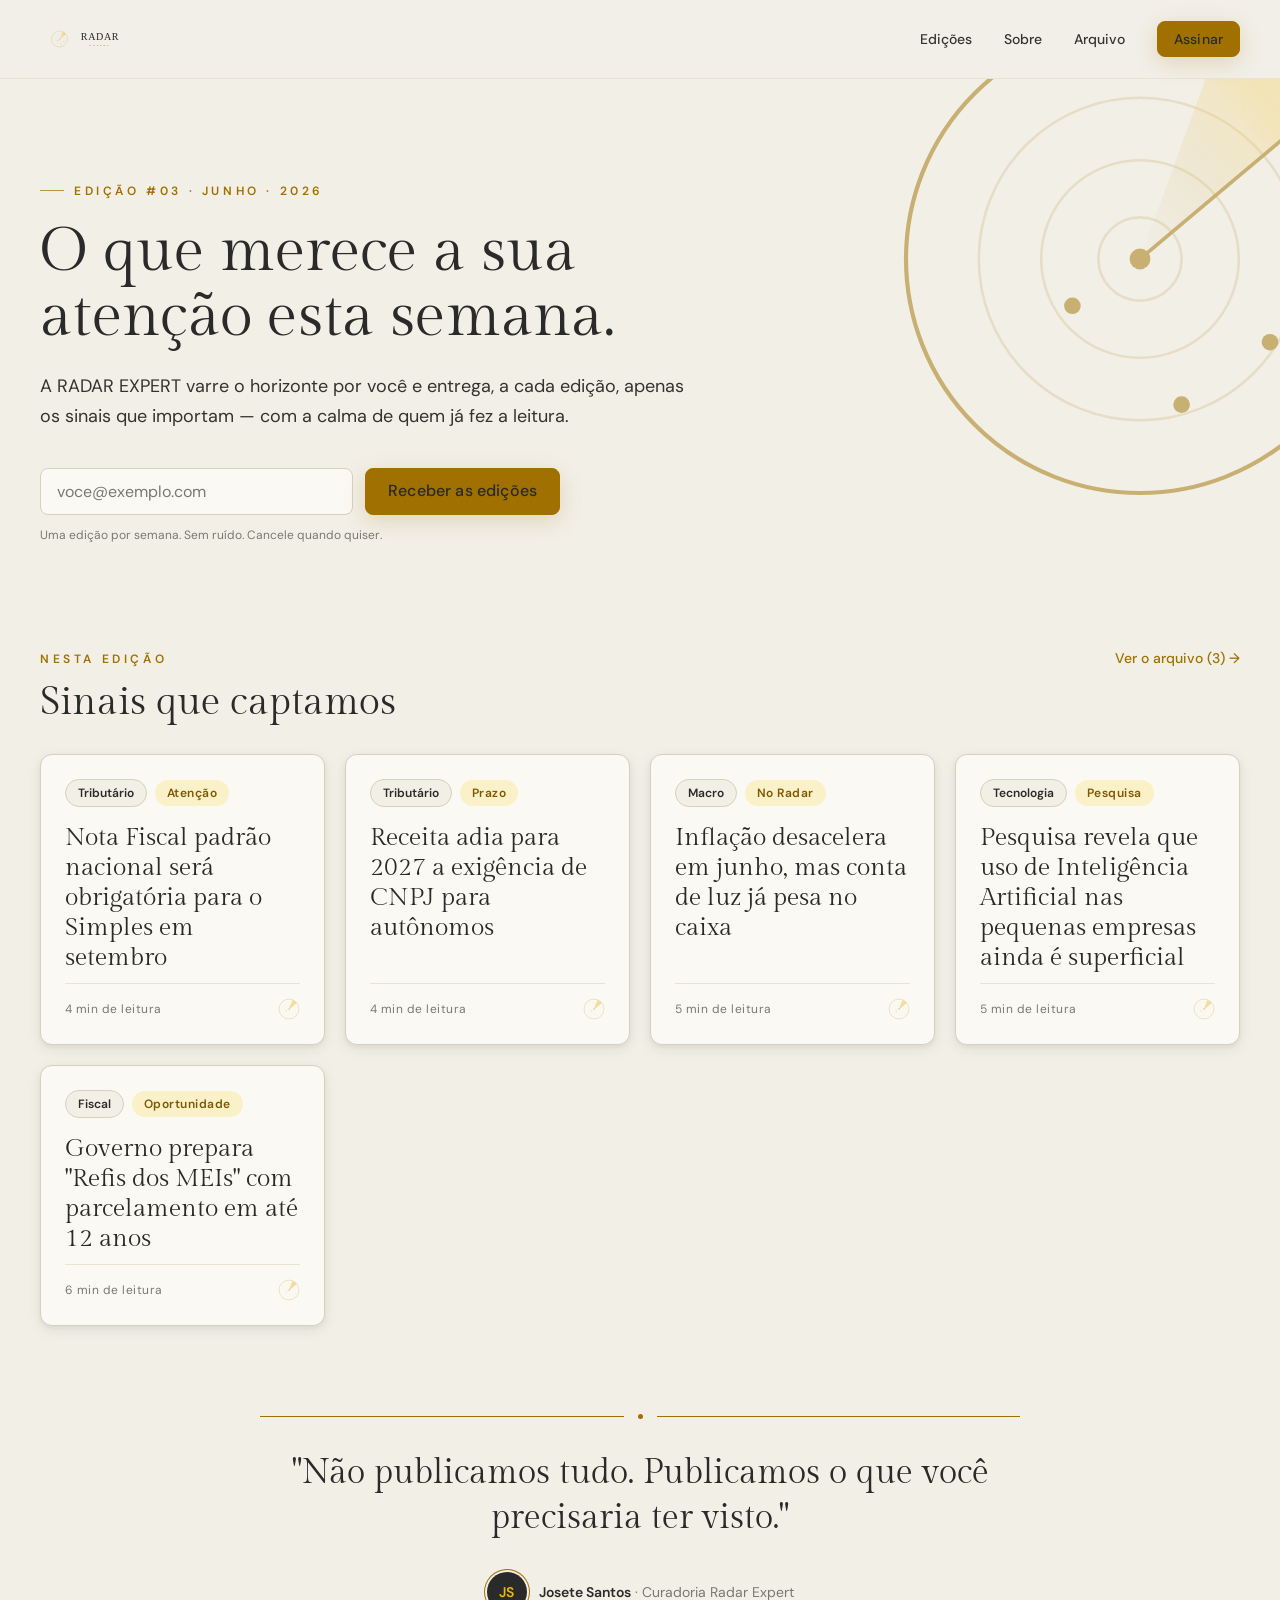
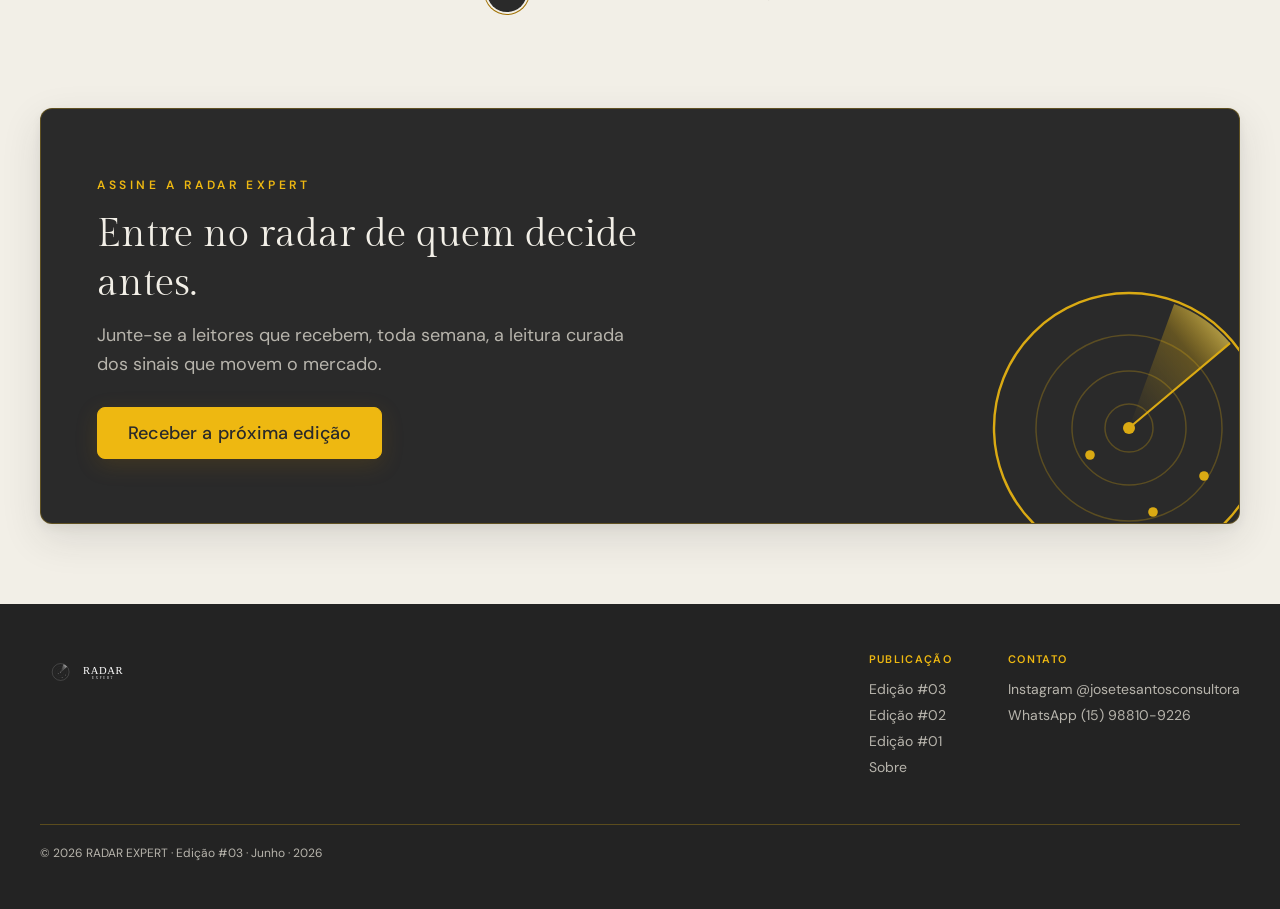
==== commit 27725d02: "footer: substitui contato por Instagram e WhatsApp da Josete Co-Authored-By: Claude Sonnet 4.6 <nore" ====
--- a/index.html
+++ b/index.html
@@ -435,9 +435,8 @@
       </div>
       <div>
         <p class="re-footer-col-title">Contato</p>
-        <a class="re-footer-col-link" href="assinar.html">Newsletter</a>
-        <a class="re-footer-col-link" href="mailto:josetesantos@gmail.com">Imprensa</a>
-        <a class="re-footer-col-link" href="mailto:josetesantos@gmail.com">redacao@radar.expert</a>
+        <a class="re-footer-col-link" href="https://instagram.com/josetesantosconsultora" target="_blank" rel="noopener">Instagram @josetesantosconsultora</a>
+        <a class="re-footer-col-link" href="https://wa.me/5515988109226" target="_blank" rel="noopener">WhatsApp (15) 98810-9226</a>
       </div>
     </div>
   </div>
